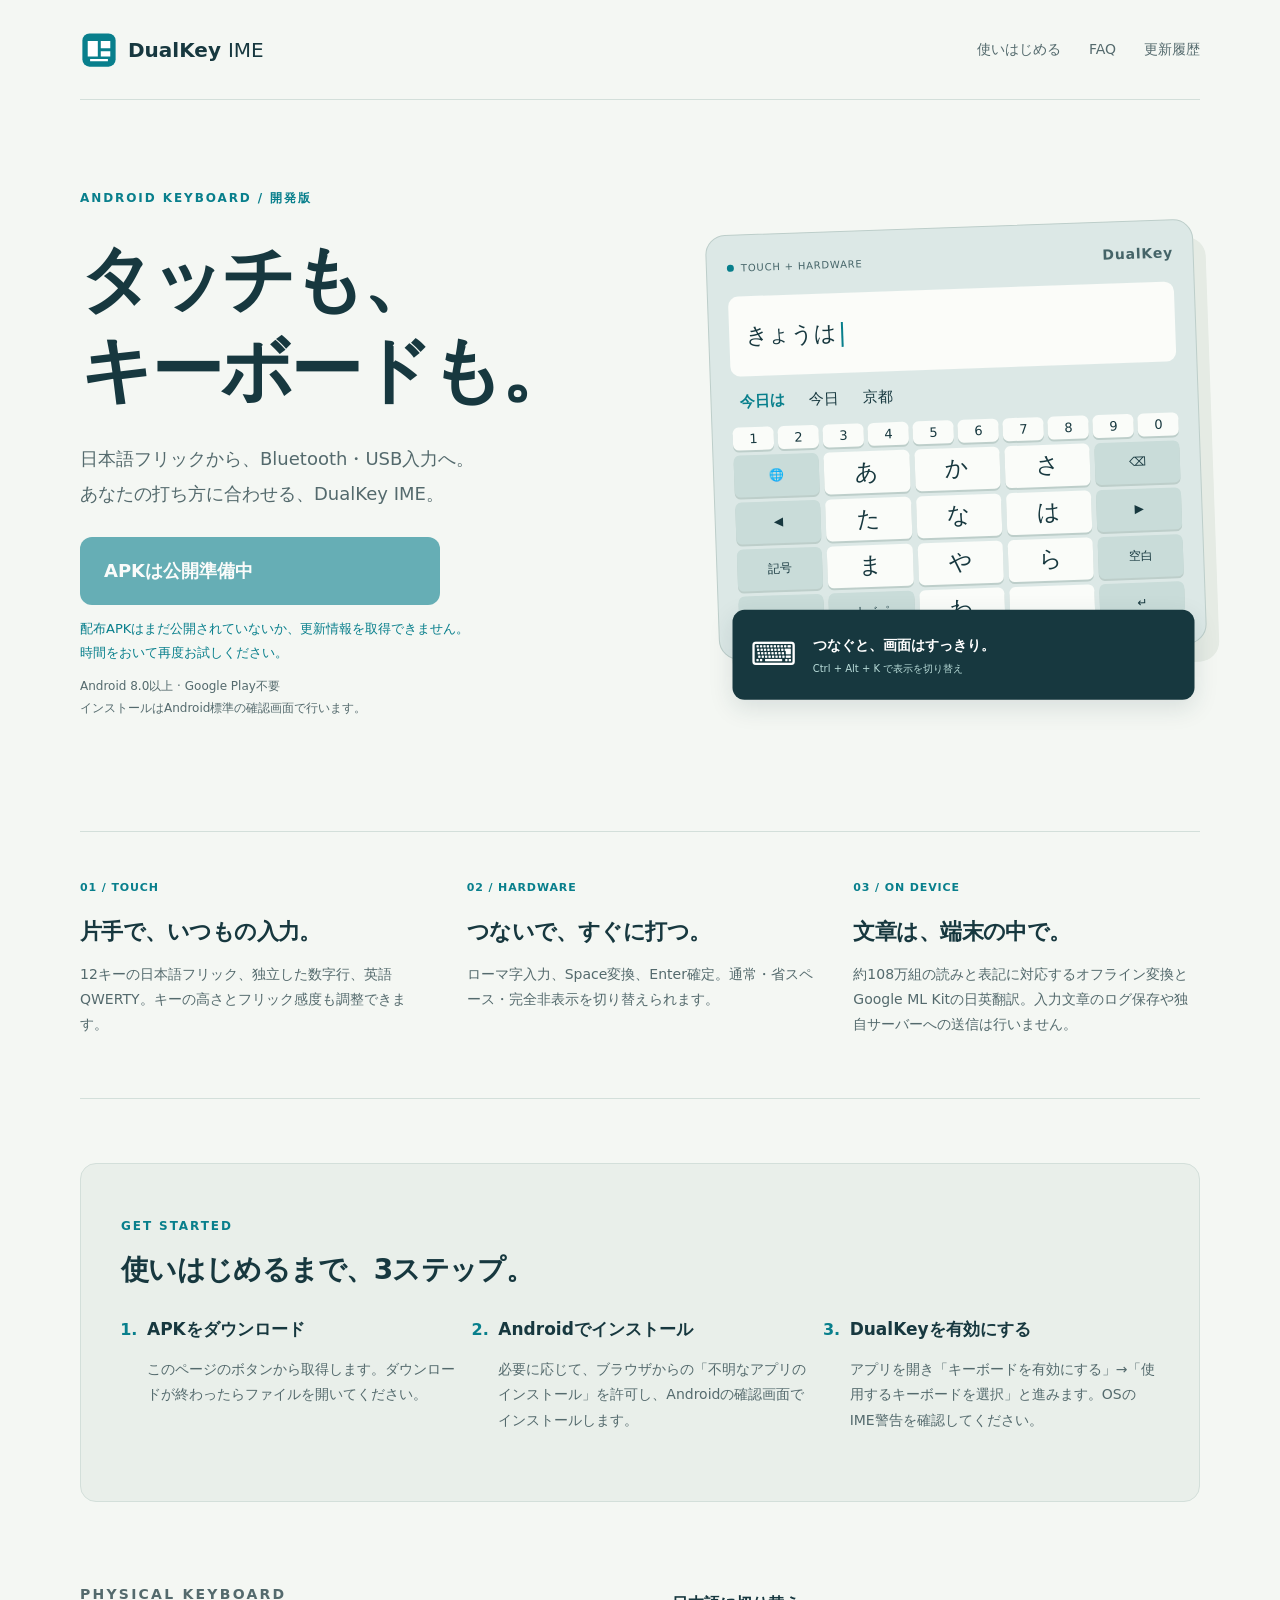
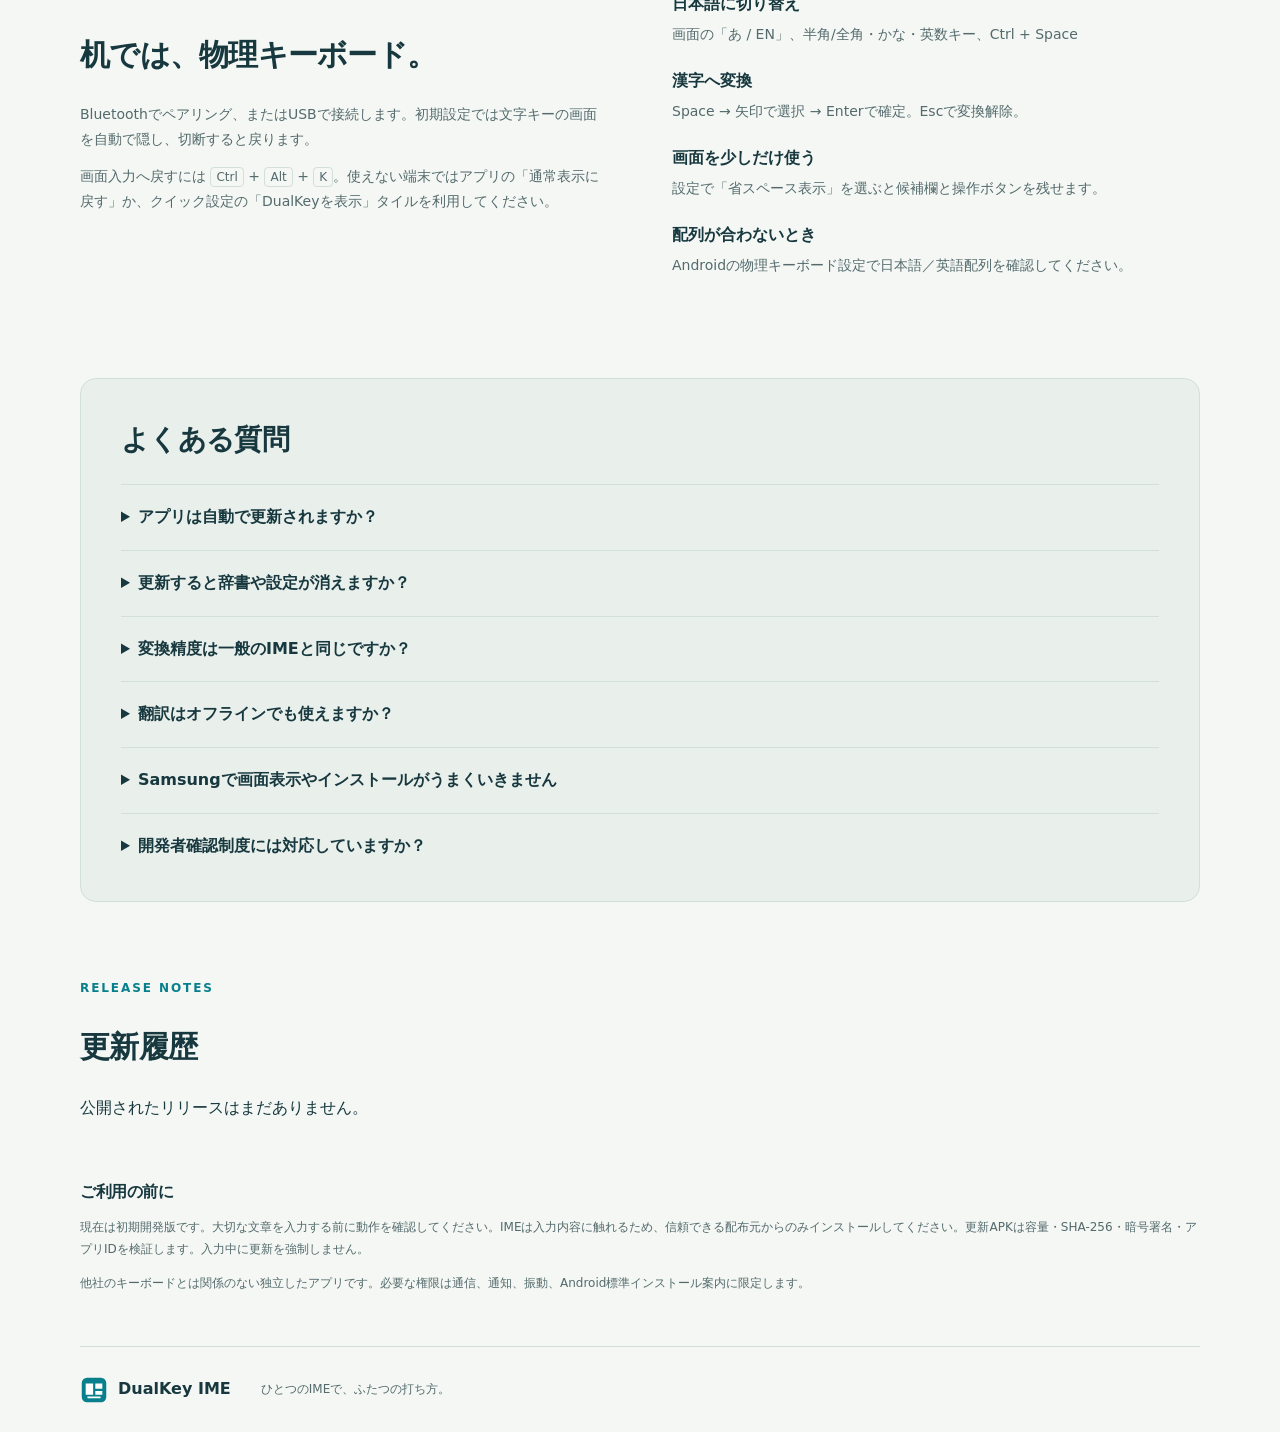
==== site/index.html @ e4e0f605 "Expand offline Japanese conversion with indexed vocabulary and contextual alternatives" ====
<!doctype html>
<html lang="ja">
<head>
  <meta charset="utf-8"><meta name="viewport" content="width=device-width,initial-scale=1">
  <meta name="description" content="日本語フリックと物理キーボードをひとつに。Android用キーボード DualKey IME の公式配布ページ。">
  <title>DualKey IME — タッチも、キーボードも。</title>
  <link rel="icon" href="icon.svg" type="image/svg+xml"><link rel="stylesheet" href="style.css">
  <script src="app.js" defer></script>
</head>
<body>
<header class="wrap"><a class="brand" href="#"><img src="icon.svg" width="38" height="38" alt=""><span>DualKey <b>IME</b></span></a><nav aria-label="ナビゲーション"><a href="#install">使いはじめる</a><a href="#faq">FAQ</a><a href="#history">更新履歴</a></nav></header>
<main>
<section class="hero wrap">
  <div class="hero-copy"><p class="eyebrow">ANDROID KEYBOARD / 開発版</p><h1>タッチも、<br>キーボードも。</h1><p class="lead">日本語フリックから、Bluetooth・USB入力へ。<br>あなたの打ち方に合わせる、DualKey IME。</p>
  <a id="download" class="download disabled" aria-disabled="true">APKをダウンロード <span aria-hidden="true">↓</span></a>
  <p id="release-status" class="release" role="status">正式な配布APKを確認しています…</p>
  <p class="small">Android 8.0以上 · Google Play不要<br>インストールはAndroid標準の確認画面で行います。</p></div>
  <div class="keyboard-demo" aria-label="DualKeyの日本語フリックキーボードのイメージ">
    <div class="demo-label"><span class="dot"></span> TOUCH + HARDWARE <b>DualKey</b></div>
    <div class="demo-input">きょうは<span class="caret"></span></div>
    <div class="demo-candidates"><b>今日は</b><span>今日</span><span>京都</span></div>
    <div class="demo-numbers" aria-hidden="true"><span>1</span><span>2</span><span>3</span><span>4</span><span>5</span><span>6</span><span>7</span><span>8</span><span>9</span><span>0</span></div>
    <div class="demo-keys" aria-hidden="true"><span class="sub">🌐</span><span>あ</span><span>か</span><span>さ</span><span class="sub">⌫</span><span class="sub">◀</span><span>た</span><span>な</span><span>は</span><span class="sub">▶</span><span class="sub">記号</span><span>ま</span><span>や</span><span>ら</span><span class="sub">空白</span><span class="sub">abc</span><span class="sub">小゛゜</span><span>わ</span><span>、</span><span class="sub">↵</span></div>
    <div class="connection"><span>⌨</span><div><b>つなぐと、画面はすっきり。</b><small>Ctrl + Alt + K で表示を切り替え</small></div></div>
  </div>
</section>
<section class="features wrap" aria-label="主な機能"><article><span>01 / TOUCH</span><h2>片手で、いつもの入力。</h2><p>12キーの日本語フリック、独立した数字行、英語QWERTY。キーの高さとフリック感度も調整できます。</p></article><article><span>02 / HARDWARE</span><h2>つないで、すぐに打つ。</h2><p>ローマ字入力、Space変換、Enter確定。通常・省スペース・完全非表示を切り替えられます。</p></article><article><span>03 / ON DEVICE</span><h2>文章は、端末の中で。</h2><p>約108万組の読みと表記に対応するオフライン変換とGoogle ML Kitの日英翻訳。入力文章のログ保存や独自サーバーへの送信は行いません。</p></article></section>
<section class="wrap panel" id="install"><p class="eyebrow">GET STARTED</p><h2>使いはじめるまで、3ステップ。</h2><ol class="steps"><li><b>APKをダウンロード</b><p>このページのボタンから取得します。ダウンロードが終わったらファイルを開いてください。</p></li><li><b>Androidでインストール</b><p>必要に応じて、ブラウザからの「不明なアプリのインストール」を許可し、Androidの確認画面でインストールします。</p></li><li><b>DualKeyを有効にする</b><p>アプリを開き「キーボードを有効にする」→「使用するキーボードを選択」と進みます。OSのIME警告を確認してください。</p></li></ol></section>
<section class="wrap guide"><div><p class="eyebrow">PHYSICAL KEYBOARD</p><h2>机では、物理キーボード。</h2><p>Bluetoothでペアリング、またはUSBで接続します。初期設定では文字キーの画面を自動で隠し、切断すると戻ります。</p><p>画面入力へ戻すには <kbd>Ctrl</kbd> + <kbd>Alt</kbd> + <kbd>K</kbd>。使えない端末ではアプリの「通常表示に戻す」か、クイック設定の「DualKeyを表示」タイルを利用してください。</p></div><dl><dt>日本語に切り替え</dt><dd>画面の「あ / EN」、半角/全角・かな・英数キー、Ctrl + Space</dd><dt>漢字へ変換</dt><dd>Space → 矢印で選択 → Enterで確定。Escで変換解除。</dd><dt>画面を少しだけ使う</dt><dd>設定で「省スペース表示」を選ぶと候補欄と操作ボタンを残せます。</dd><dt>配列が合わないとき</dt><dd>Androidの物理キーボード設定で日本語／英語配列を確認してください。</dd></dl></section>
<section class="wrap panel" id="faq"><h2>よくある質問</h2><details><summary>アプリは自動で更新されますか？</summary><p>0.1.3以降は起動時に新バージョンを案内します。「更新する」を押すとアプリ内で取得・検証し、Androidの確認画面へ進みます。下部の「更新」からも確認できます。定期確認と自動ダウンロードは設定に従い、最後のインストールはAndroidの許可・確認を行います。</p></details><details><summary>更新すると辞書や設定が消えますか？</summary><p>同じアプリIDと署名鍵で更新する場合、設定とユーザー辞書は保持されます。アンインストールすると消えるため、更新のために削除しないでください。</p></details><details><summary>変換精度は一般のIMEと同じですか？</summary><p>0.1.4では約108万組の読みと表記を持つ公開辞書データと、文のつながりを考慮する変換を導入しました。「いいかんじ→いい感じ」などに対応し、候補欄の「一覧」から別の表記も選べます。Mozc本体ではないため、長文や未知語の精度には制限があります。</p></details><details><summary>翻訳はオフラインでも使えますか？</summary><p>初回にWi-Fiで日本語モデル（約30MB）を取得した後は、端末内で日英相互翻訳を行います。Google ML Kitのモデル配布・診断通信が発生する場合があります。パスワード欄では翻訳と予測を無効にします。</p></details><details><summary>Samsungで画面表示やインストールがうまくいきません</summary><p>端末の「画面キーボードを表示」、ショートカット設定、Samsungのセキュリティ設定が影響する場合があります。端末の警告と管理者の設定に従ってください。このページは実機確認済みであることを保証しません。</p></details><details><summary>開発者確認制度には対応していますか？</summary><p>配布元の本人確認とアプリ登録は、Android Developer Consoleなどで別途必要になる場合があります。対象地域・配布方法・端末条件により異なります。<a href="https://developer.android.com/developer-verification/guides/faq">Android公式の最新情報</a>を確認してください。</p></details></section>
<section class="wrap history" id="history"><p class="eyebrow">RELEASE NOTES</p><h2>更新履歴</h2><div id="history-list"><p>公開されたリリースはまだありません。</p></div><p class="hash" id="hash"></p></section>
<section class="wrap notice"><h2>ご利用の前に</h2><p>現在は初期開発版です。大切な文章を入力する前に動作を確認してください。IMEは入力内容に触れるため、信頼できる配布元からのみインストールしてください。更新APKは容量・SHA-256・暗号署名・アプリIDを検証します。入力中に更新を強制しません。</p><p>他社のキーボードとは関係のない独立したアプリです。必要な権限は通信、通知、振動、Android標準インストール案内に限定します。</p></section>
</main>
<footer class="wrap"><a class="brand" href="#"><img src="icon.svg" width="28" height="28" alt="">DualKey IME</a><span>ひとつのIMEで、ふたつの打ち方。</span><a id="source" hidden>ソースコード</a></footer>
</body></html>
---- site/style.css ----
:root{--ink:#17383f;--accent:#087f8c;--paper:#f4f7f3;--line:#d3dfda;--muted:#546a6d;color-scheme:light dark;font-family:system-ui,-apple-system,"Noto Sans JP",sans-serif;color:var(--ink);background:var(--paper)}*{box-sizing:border-box}html{scroll-behavior:smooth;scroll-padding-top:24px}body{margin:0;line-height:1.8}a{color:var(--accent);text-underline-offset:4px}.wrap{width:min(1120px,calc(100% - 48px));margin:auto}header{display:flex;justify-content:space-between;align-items:center;min-height:100px;border-bottom:1px solid var(--line)}.brand{display:flex;align-items:center;gap:10px;color:var(--ink);font-size:20px;font-weight:650;text-decoration:none}.brand b{font-weight:400}nav{display:flex;gap:28px;font-size:14px}nav a{text-decoration:none;color:var(--muted)}.hero{display:grid;grid-template-columns:1.15fr 1fr;gap:70px;align-items:center;padding-top:76px;padding-bottom:100px}.eyebrow{font-size:12px;letter-spacing:.16em;font-weight:750;color:var(--accent)}h1{font-size:clamp(42px,5.6vw,72px);line-height:1.28;letter-spacing:-.045em;margin:24px 0}h2{line-height:1.5;letter-spacing:-.025em}p{margin:12px 0}.lead{font-size:18px;line-height:1.95;color:var(--muted)}.download{margin-top:26px;display:flex;justify-content:space-between;align-items:center;max-width:360px;min-height:68px;background:var(--accent);color:white;font-size:18px;font-weight:650;text-decoration:none;border-radius:12px;padding:14px 24px;box-shadow:0 5px 0 #07545c;cursor:pointer}.download:hover{background:#076a76}.download.disabled{opacity:.6;cursor:default;box-shadow:none}.download span{font-size:28px}.release{font-size:13px;color:var(--accent);max-width:400px}.small{font-size:12px;color:var(--muted)}.keyboard-demo{background:#dce8e6;padding:20px;border:1px solid #bdceca;border-radius:20px;box-shadow:12px 18px 0 #e5ebe4;transform:rotate(-2deg);position:relative;margin-bottom:28px}.demo-label{display:flex;align-items:center;gap:7px;font-size:10px;letter-spacing:.08em;color:#456468}.demo-label b{margin-left:auto;font-size:14px}.dot{width:7px;height:7px;background:var(--accent);border-radius:50%}.demo-input{background:#fbfcf9;border-radius:10px;padding:20px 16px;margin-top:16px;font-size:22px}.caret{display:inline-block;width:2px;height:25px;background:var(--accent);vertical-align:middle;margin-left:4px}.demo-candidates{display:flex;gap:24px;font-size:15px;align-items:center;padding:12px 8px}.demo-candidates b{color:var(--accent)}.demo-numbers{display:grid;grid-template-columns:repeat(10,1fr);gap:4px;margin-bottom:5px}.demo-numbers span,.demo-keys span,.demo-footer span{background:#fafcf9;text-align:center;border-radius:6px;box-shadow:0 2px 0 #bdceca}.demo-numbers span{padding:3px 0;font-size:13px}.demo-keys{display:grid;grid-template-columns:repeat(3,1fr);gap:6px}.demo-keys span{min-height:55px;display:flex;align-items:center;justify-content:center;flex-direction:column;font-size:24px}.demo-keys small{font-size:9px;letter-spacing:3px;line-height:1.4;color:#6f8385}.demo-keys .sub{font-size:16px;background:#c9dcd9}.demo-footer{display:grid;grid-template-columns:1fr 2fr 1fr;gap:6px;margin-top:6px;font-size:12px}.demo-footer span{padding:8px 0}.connection{position:absolute;bottom:-48px;left:12px;right:12px;background:var(--ink);color:#fff;transform:rotate(2deg);padding:16px 18px;border-radius:12px;display:flex;align-items:center;gap:16px;box-shadow:0 8px 24px #17383f20}.connection>span{font-size:32px}.connection b{font-size:14px}.connection small{display:block;font-size:10px;color:#b8dbd8}.features{border-top:1px solid var(--line);border-bottom:1px solid var(--line);display:grid;grid-template-columns:repeat(3,1fr);gap:40px;padding:40px 0 48px}.features article>span{font-size:11px;font-weight:750;letter-spacing:.08em;color:var(--accent)}.features h2{font-size:22px;margin:14px 0}.features p{font-size:14px;color:var(--muted)}.panel{padding:40px;margin-top:64px;background:#e9efea;border:1px solid var(--line);border-radius:16px}.panel h2{font-size:28px;margin-top:0}.steps{display:grid;grid-template-columns:repeat(3,1fr);gap:38px;padding-left:22px}.steps li{padding-left:4px}.steps li::marker{font-weight:700;color:var(--accent)}.steps b{font-size:17px}.steps p{font-size:14px;color:var(--muted)}.guide{display:grid;grid-template-columns:1fr 1fr;gap:64px;padding-top:68px}.guide h2{font-size:30px}.guide p,.guide dd{font-size:14px;color:var(--muted)}kbd{border:1px solid var(--line);border-radius:4px;padding:2px 5px;font-family:inherit;font-size:12px}.guide dl{margin-top:20px}.guide dt{font-weight:650}.guide dd{margin:3px 0 20px}details{border-top:1px solid var(--line);padding:18px 0}details:last-child{padding-bottom:0}summary{font-weight:650;cursor:pointer;min-height:28px}details p{font-size:14px;color:var(--muted)}.history{padding-top:64px}.history h2{font-size:30px}.history article{border-top:1px solid var(--line);padding:18px 0}.history time{font-size:13px;color:var(--muted);margin-left:12px}.history ul{font-size:14px;padding-left:24px}.hash{font-size:11px;overflow-wrap:anywhere;color:var(--muted)}.notice{padding-top:32px;padding-bottom:40px}.notice h2{font-size:16px}.notice p{font-size:12px;color:var(--muted)}footer{display:flex;gap:30px;align-items:center;border-top:1px solid var(--line);padding:28px 0;font-size:12px;color:var(--muted)}footer .brand{font-size:16px}footer>a:last-child{margin-left:auto}a:focus-visible,summary:focus-visible{outline:3px solid #e1a92a;outline-offset:6px}@media(max-width:760px){.wrap{width:calc(100% - 36px)}header{min-height:78px}nav{gap:14px;font-size:12px}nav a:last-child{display:none}.hero{grid-template-columns:1fr;gap:46px;padding-top:34px;padding-bottom:76px}.hero-copy{max-width:520px}h1{font-size:52px}.lead{font-size:16px}.download{max-width:none}.keyboard-demo{width:min(380px,94%);justify-self:center}.features{grid-template-columns:1fr;gap:24px;padding:32px 0}.features h2{margin:6px 0}.panel{padding:24px;margin-top:40px}.panel h2{font-size:24px}.steps{grid-template-columns:1fr;gap:18px}.guide{grid-template-columns:1fr;gap:12px;padding-top:40px}.guide h2{font-size:26px}footer{flex-wrap:wrap;gap:12px}footer>span{width:100%}}@media(prefers-color-scheme:dark){:root{--ink:#e1eeeb;--paper:#142328;--line:#395158;--muted:#aec3c2;--accent:#6ed2ce}.download{background:#087f8c;box-shadow:0 5px 0 #06444b}.download:hover{background:#09636b}.panel{background:#1e3439}.keyboard-demo{color:#17383f;box-shadow:12px 18px 0 #21383c}.demo-candidates b{color:#087f8c}.connection{background:#30585f}.history{color:var(--ink)}}@media(prefers-reduced-motion:reduce){html{scroll-behavior:auto}}

/* Compact four-row keyboard preview. */
.demo-keys{grid-template-columns:repeat(5,minmax(0,1fr));gap:5px}.demo-keys span{min-height:42px;font-size:23px}.demo-keys .sub{font-size:12px}.demo-numbers span{padding:0}
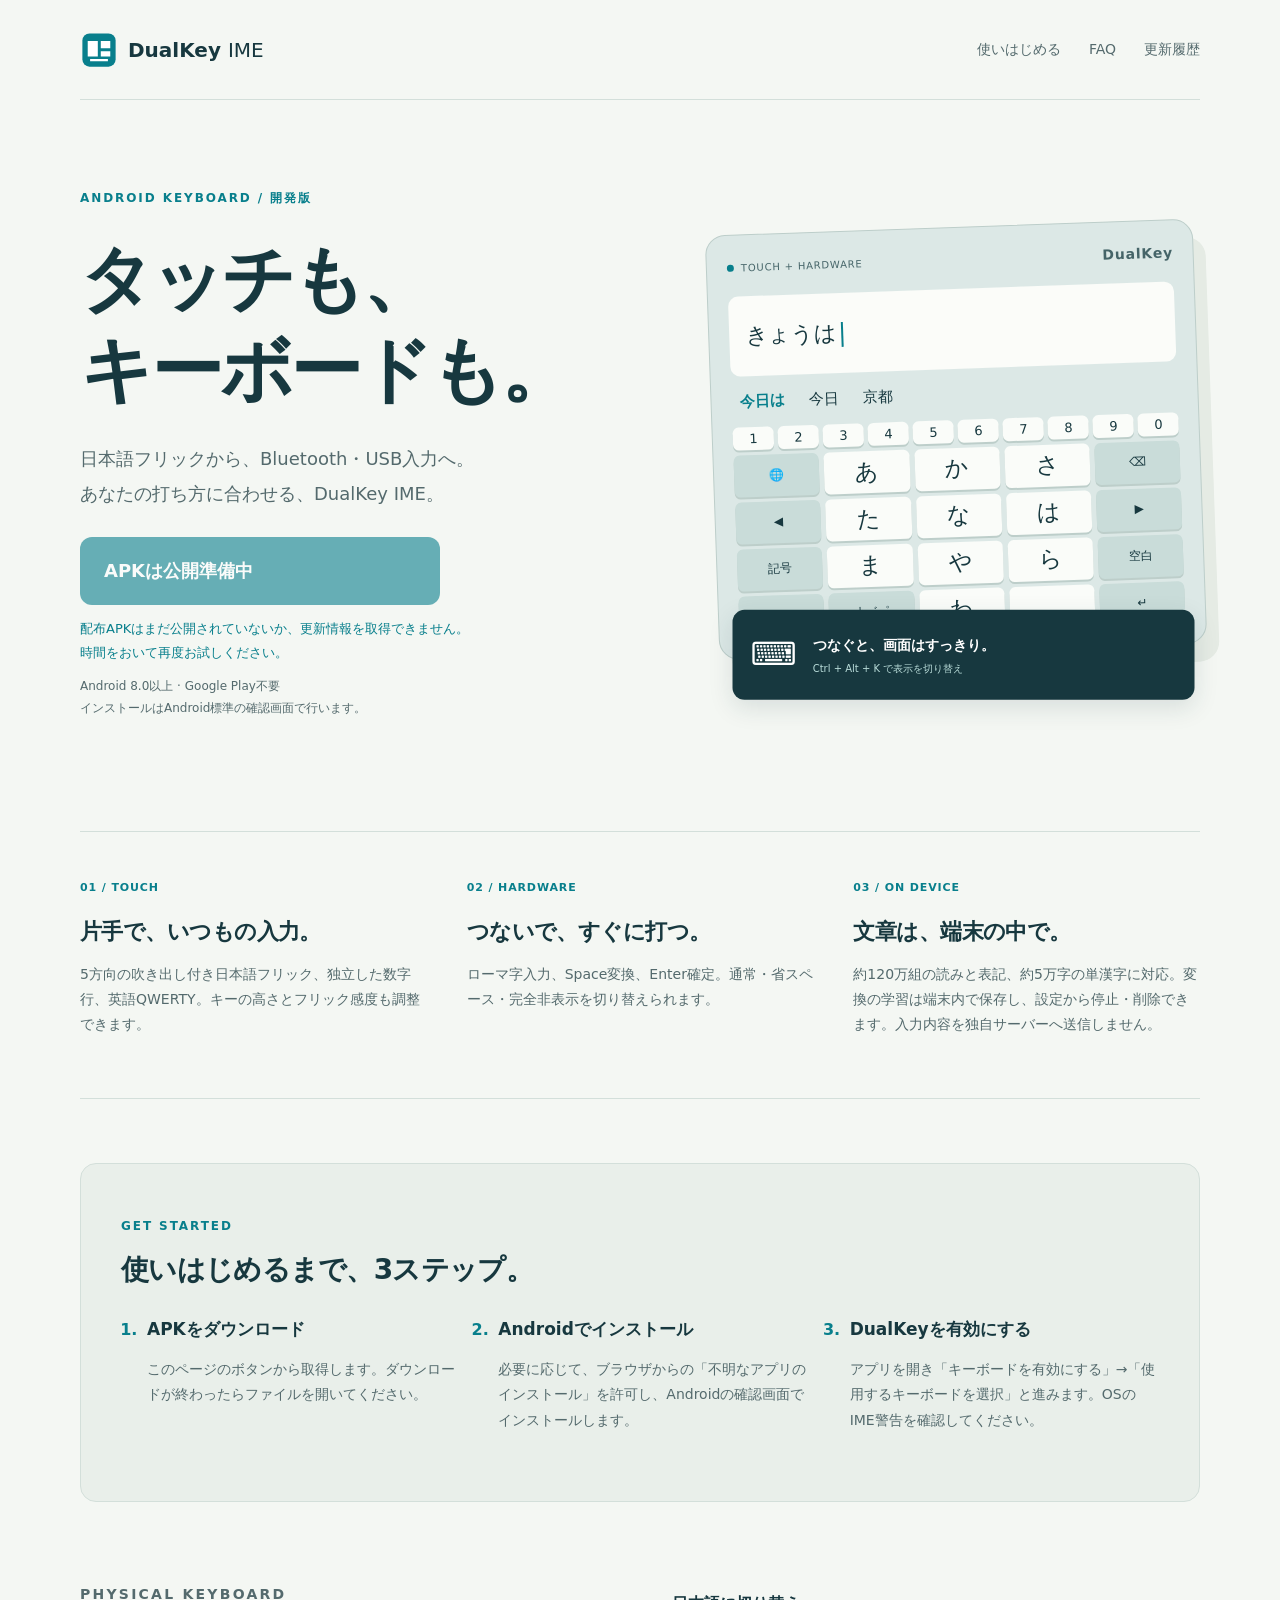
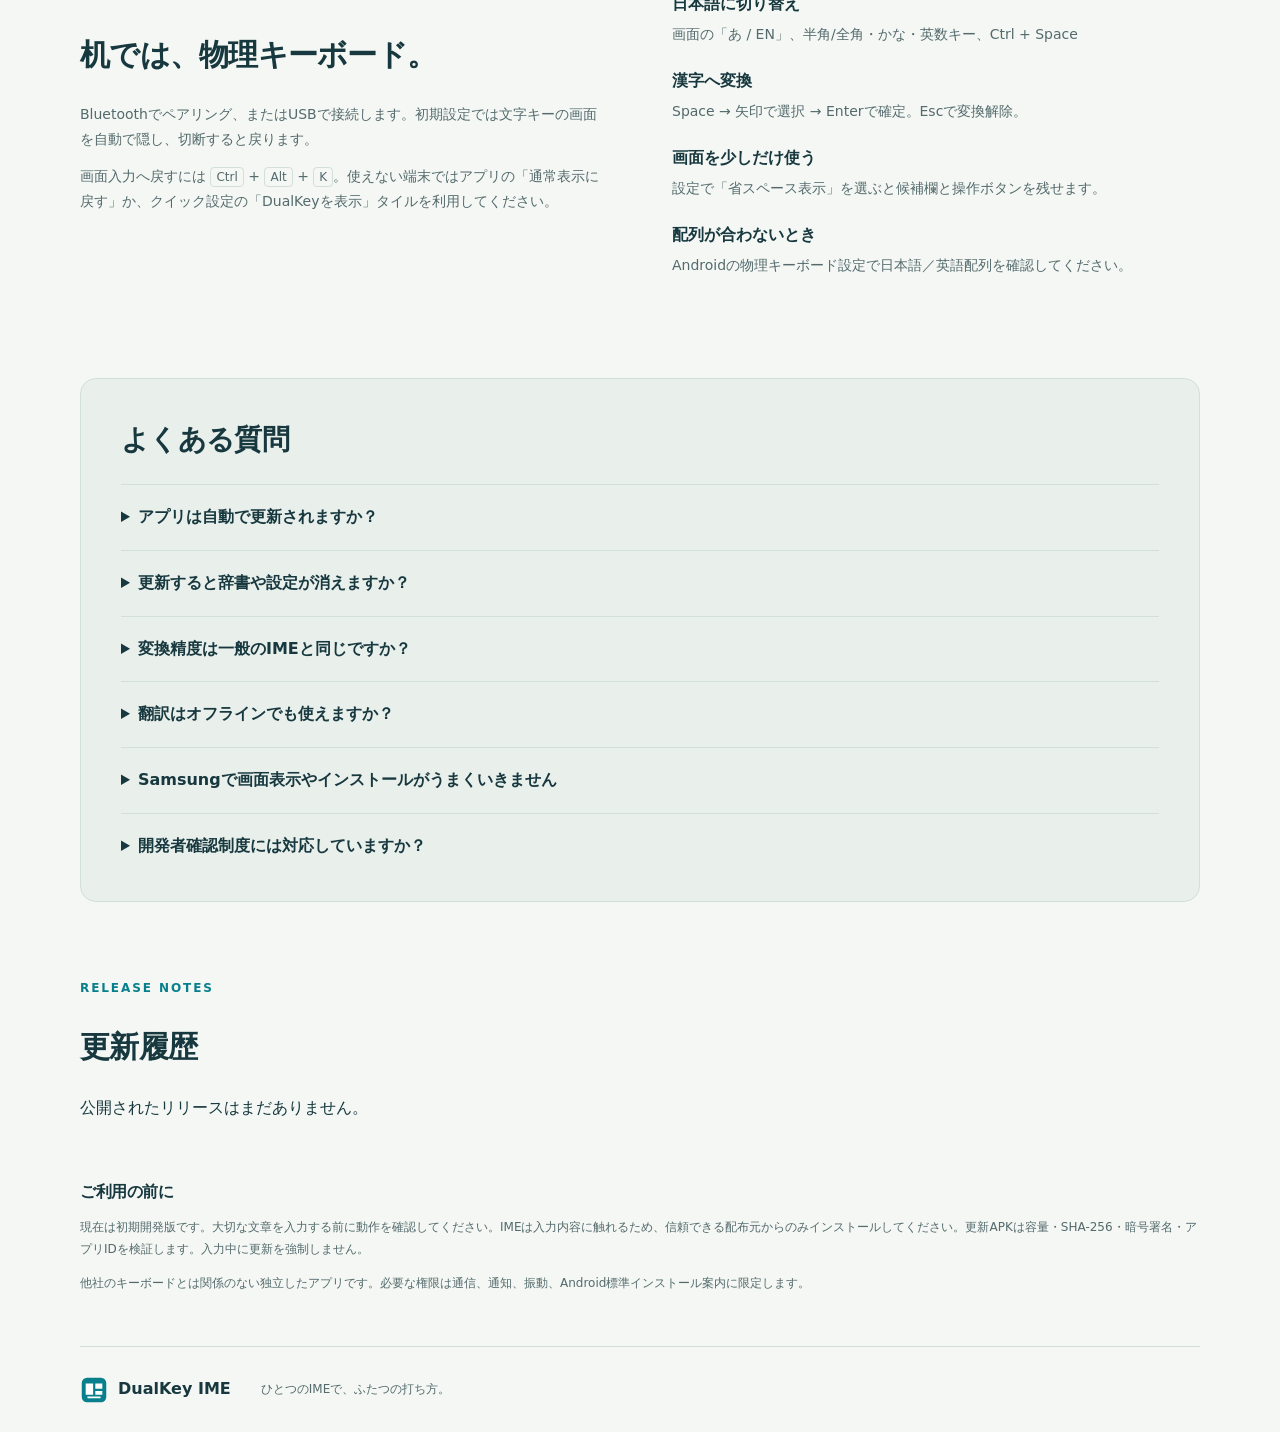
==== commit e6caabad: "Expand kanji choices and add private conversion learning with directional flick bubbles" ====
--- a/site/index.html
+++ b/site/index.html
@@ -24,10 +24,10 @@
     <div class="connection"><span>⌨</span><div><b>つなぐと、画面はすっきり。</b><small>Ctrl + Alt + K で表示を切り替え</small></div></div>
   </div>
 </section>
-<section class="features wrap" aria-label="主な機能"><article><span>01 / TOUCH</span><h2>片手で、いつもの入力。</h2><p>12キーの日本語フリック、独立した数字行、英語QWERTY。キーの高さとフリック感度も調整できます。</p></article><article><span>02 / HARDWARE</span><h2>つないで、すぐに打つ。</h2><p>ローマ字入力、Space変換、Enter確定。通常・省スペース・完全非表示を切り替えられます。</p></article><article><span>03 / ON DEVICE</span><h2>文章は、端末の中で。</h2><p>約108万組の読みと表記に対応するオフライン変換とGoogle ML Kitの日英翻訳。入力文章のログ保存や独自サーバーへの送信は行いません。</p></article></section>
+<section class="features wrap" aria-label="主な機能"><article><span>01 / TOUCH</span><h2>片手で、いつもの入力。</h2><p>5方向の吹き出し付き日本語フリック、独立した数字行、英語QWERTY。キーの高さとフリック感度も調整できます。</p></article><article><span>02 / HARDWARE</span><h2>つないで、すぐに打つ。</h2><p>ローマ字入力、Space変換、Enter確定。通常・省スペース・完全非表示を切り替えられます。</p></article><article><span>03 / ON DEVICE</span><h2>文章は、端末の中で。</h2><p>約120万組の読みと表記、約5万字の単漢字に対応。変換の学習は端末内で保存し、設定から停止・削除できます。入力内容を独自サーバーへ送信しません。</p></article></section>
 <section class="wrap panel" id="install"><p class="eyebrow">GET STARTED</p><h2>使いはじめるまで、3ステップ。</h2><ol class="steps"><li><b>APKをダウンロード</b><p>このページのボタンから取得します。ダウンロードが終わったらファイルを開いてください。</p></li><li><b>Androidでインストール</b><p>必要に応じて、ブラウザからの「不明なアプリのインストール」を許可し、Androidの確認画面でインストールします。</p></li><li><b>DualKeyを有効にする</b><p>アプリを開き「キーボードを有効にする」→「使用するキーボードを選択」と進みます。OSのIME警告を確認してください。</p></li></ol></section>
 <section class="wrap guide"><div><p class="eyebrow">PHYSICAL KEYBOARD</p><h2>机では、物理キーボード。</h2><p>Bluetoothでペアリング、またはUSBで接続します。初期設定では文字キーの画面を自動で隠し、切断すると戻ります。</p><p>画面入力へ戻すには <kbd>Ctrl</kbd> + <kbd>Alt</kbd> + <kbd>K</kbd>。使えない端末ではアプリの「通常表示に戻す」か、クイック設定の「DualKeyを表示」タイルを利用してください。</p></div><dl><dt>日本語に切り替え</dt><dd>画面の「あ / EN」、半角/全角・かな・英数キー、Ctrl + Space</dd><dt>漢字へ変換</dt><dd>Space → 矢印で選択 → Enterで確定。Escで変換解除。</dd><dt>画面を少しだけ使う</dt><dd>設定で「省スペース表示」を選ぶと候補欄と操作ボタンを残せます。</dd><dt>配列が合わないとき</dt><dd>Androidの物理キーボード設定で日本語／英語配列を確認してください。</dd></dl></section>
-<section class="wrap panel" id="faq"><h2>よくある質問</h2><details><summary>アプリは自動で更新されますか？</summary><p>0.1.3以降は起動時に新バージョンを案内します。「更新する」を押すとアプリ内で取得・検証し、Androidの確認画面へ進みます。下部の「更新」からも確認できます。定期確認と自動ダウンロードは設定に従い、最後のインストールはAndroidの許可・確認を行います。</p></details><details><summary>更新すると辞書や設定が消えますか？</summary><p>同じアプリIDと署名鍵で更新する場合、設定とユーザー辞書は保持されます。アンインストールすると消えるため、更新のために削除しないでください。</p></details><details><summary>変換精度は一般のIMEと同じですか？</summary><p>0.1.4では約108万組の読みと表記を持つ公開辞書データと、文のつながりを考慮する変換を導入しました。「いいかんじ→いい感じ」などに対応し、候補欄の「一覧」から別の表記も選べます。Mozc本体ではないため、長文や未知語の精度には制限があります。</p></details><details><summary>翻訳はオフラインでも使えますか？</summary><p>初回にWi-Fiで日本語モデル（約30MB）を取得した後は、端末内で日英相互翻訳を行います。Google ML Kitのモデル配布・診断通信が発生する場合があります。パスワード欄では翻訳と予測を無効にします。</p></details><details><summary>Samsungで画面表示やインストールがうまくいきません</summary><p>端末の「画面キーボードを表示」、ショートカット設定、Samsungのセキュリティ設定が影響する場合があります。端末の警告と管理者の設定に従ってください。このページは実機確認済みであることを保証しません。</p></details><details><summary>開発者確認制度には対応していますか？</summary><p>配布元の本人確認とアプリ登録は、Android Developer Consoleなどで別途必要になる場合があります。対象地域・配布方法・端末条件により異なります。<a href="https://developer.android.com/developer-verification/guides/faq">Android公式の最新情報</a>を確認してください。</p></details></section>
+<section class="wrap panel" id="faq"><h2>よくある質問</h2><details><summary>アプリは自動で更新されますか？</summary><p>0.1.3以降は起動時に新バージョンを案内します。「更新する」を押すとアプリ内で取得・検証し、Androidの確認画面へ進みます。下部の「更新」からも確認できます。定期確認と自動ダウンロードは設定に従い、最後のインストールはAndroidの許可・確認を行います。</p></details><details><summary>更新すると辞書や設定が消えますか？</summary><p>同じアプリIDと署名鍵で更新する場合、設定とユーザー辞書は保持されます。アンインストールすると消えるため、更新のために削除しないでください。</p></details><details><summary>変換精度は一般のIMEと同じですか？</summary><p>0.1.5では単漢字・異体字を拡充し、候補は最大1,000件まで検索できます。「一覧」から50件ずつ追加表示できます。日本語の学習がONなら、確定した語句の読み・表記・使用回数・最終使用時刻を端末内に保存し、よく使う候補を変換・予測の上位へ表示します。設定から停止・削除でき、パスワードや学習禁止の欄では保存・利用しません。長文・未知語の変換や端末フォントによる字形表示には制限があります。</p></details><details><summary>翻訳はオフラインでも使えますか？</summary><p>初回にWi-Fiで日本語モデル（約30MB）を取得した後は、端末内で日英相互翻訳を行います。Google ML Kitのモデル配布・診断通信が発生する場合があります。パスワード欄では翻訳と予測を無効にします。</p></details><details><summary>Samsungで画面表示やインストールがうまくいきません</summary><p>端末の「画面キーボードを表示」、ショートカット設定、Samsungのセキュリティ設定が影響する場合があります。端末の警告と管理者の設定に従ってください。このページは実機確認済みであることを保証しません。</p></details><details><summary>開発者確認制度には対応していますか？</summary><p>配布元の本人確認とアプリ登録は、Android Developer Consoleなどで別途必要になる場合があります。対象地域・配布方法・端末条件により異なります。<a href="https://developer.android.com/developer-verification/guides/faq">Android公式の最新情報</a>を確認してください。</p></details></section>
 <section class="wrap history" id="history"><p class="eyebrow">RELEASE NOTES</p><h2>更新履歴</h2><div id="history-list"><p>公開されたリリースはまだありません。</p></div><p class="hash" id="hash"></p></section>
 <section class="wrap notice"><h2>ご利用の前に</h2><p>現在は初期開発版です。大切な文章を入力する前に動作を確認してください。IMEは入力内容に触れるため、信頼できる配布元からのみインストールしてください。更新APKは容量・SHA-256・暗号署名・アプリIDを検証します。入力中に更新を強制しません。</p><p>他社のキーボードとは関係のない独立したアプリです。必要な権限は通信、通知、振動、Android標準インストール案内に限定します。</p></section>
 </main>
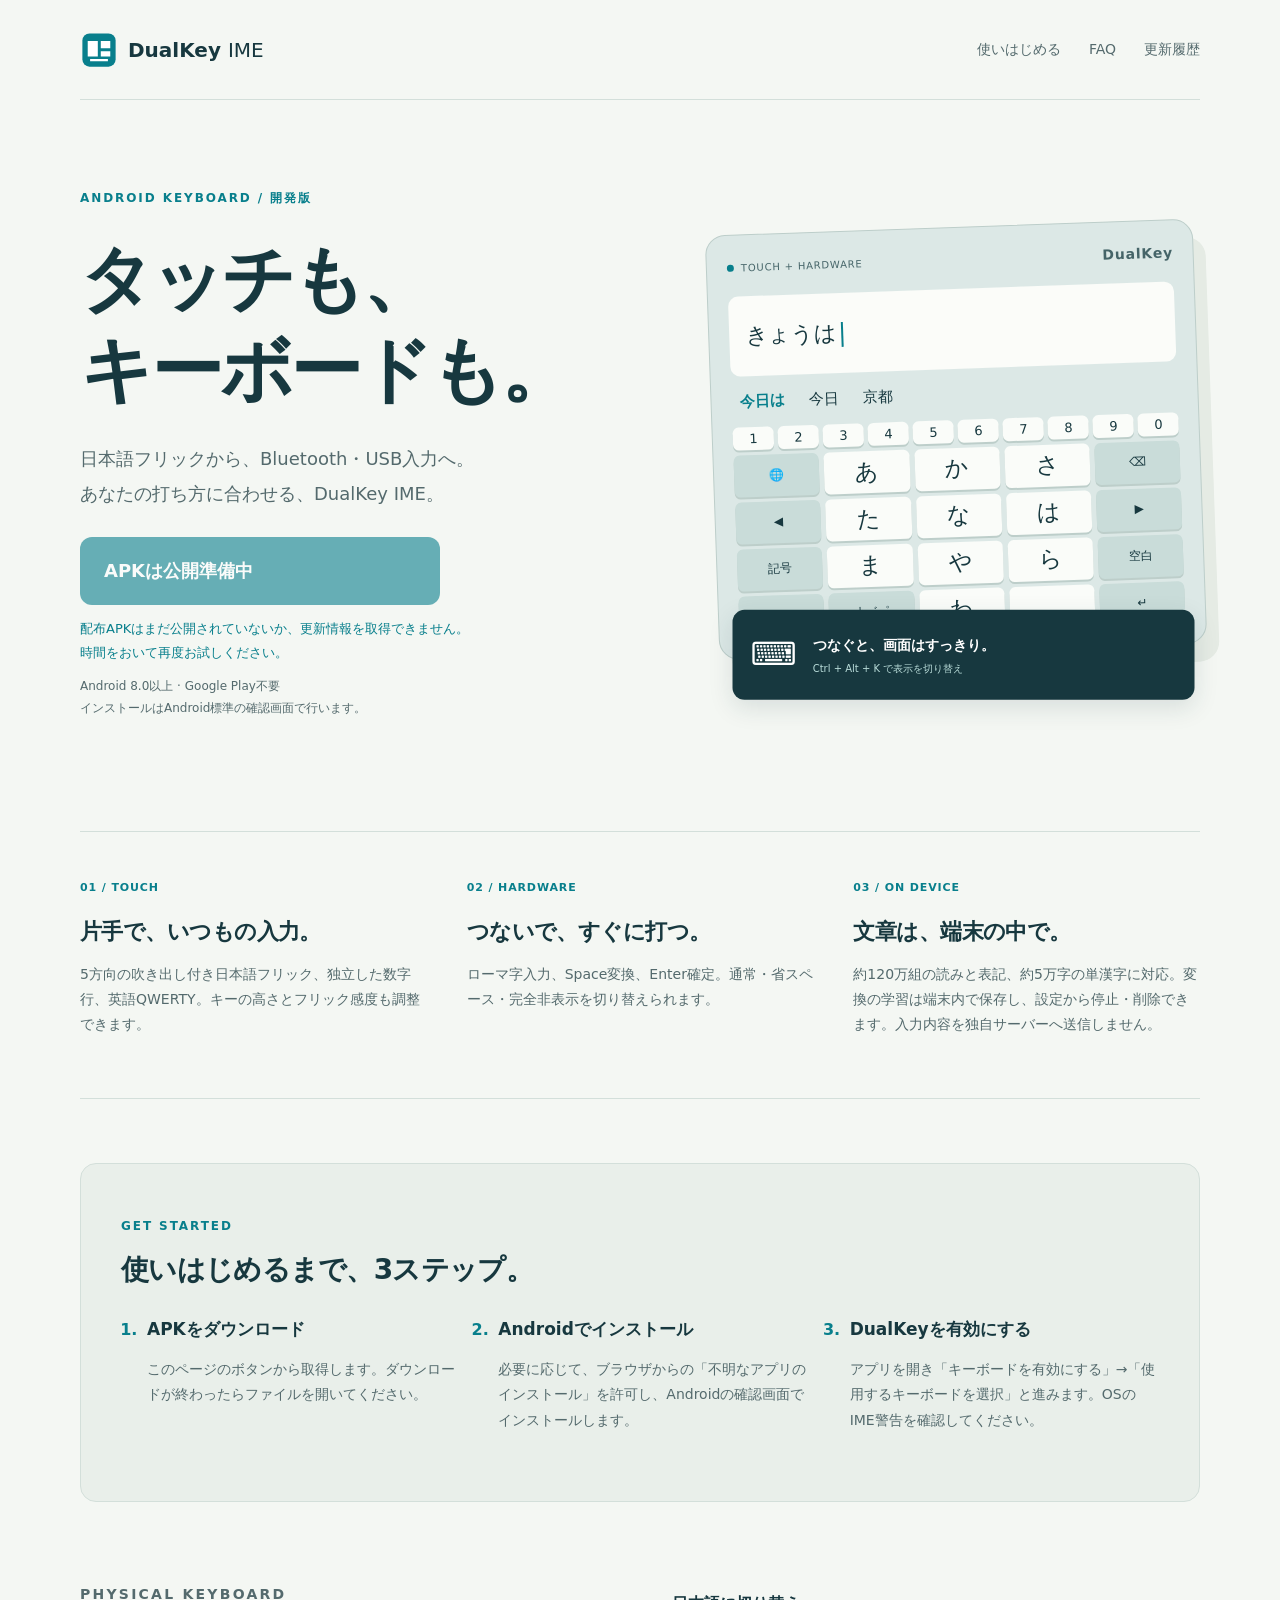
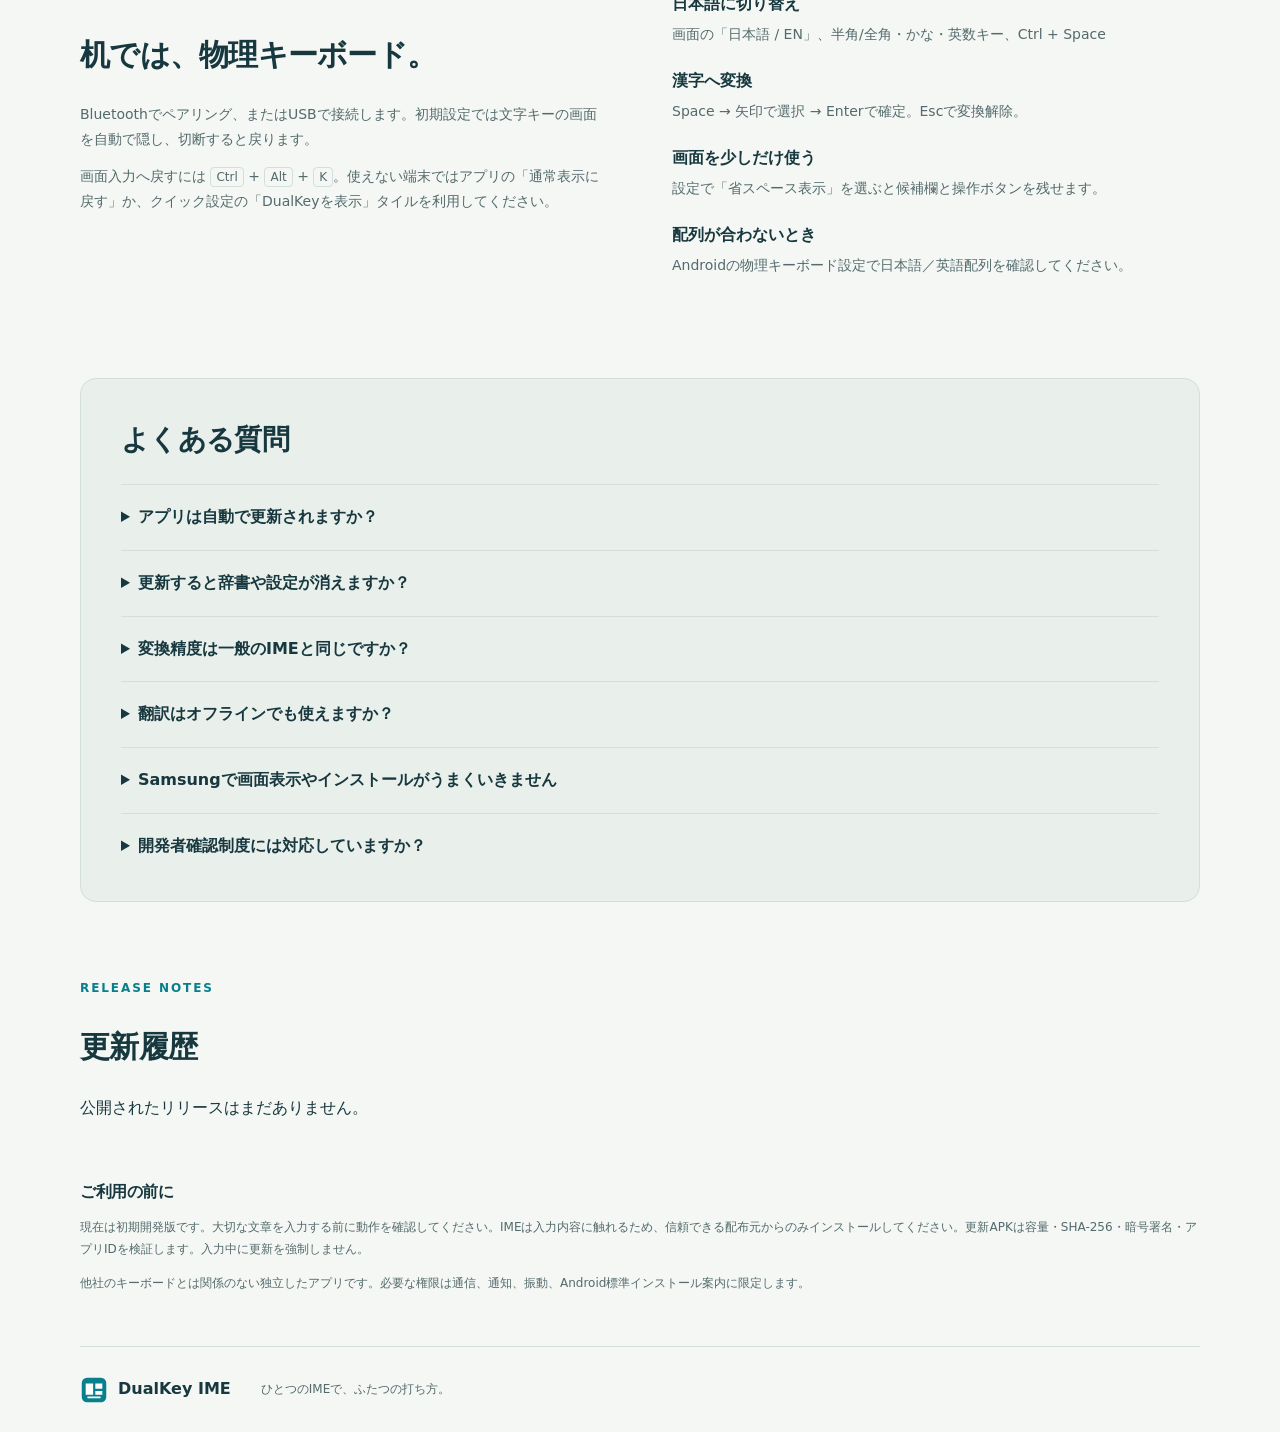
==== commit d25fd340: "Simplify input mode label and compact candidate list" ====
--- a/site/index.html
+++ b/site/index.html
@@ -26,7 +26,7 @@
 </section>
 <section class="features wrap" aria-label="主な機能"><article><span>01 / TOUCH</span><h2>片手で、いつもの入力。</h2><p>5方向の吹き出し付き日本語フリック、独立した数字行、英語QWERTY。キーの高さとフリック感度も調整できます。</p></article><article><span>02 / HARDWARE</span><h2>つないで、すぐに打つ。</h2><p>ローマ字入力、Space変換、Enter確定。通常・省スペース・完全非表示を切り替えられます。</p></article><article><span>03 / ON DEVICE</span><h2>文章は、端末の中で。</h2><p>約120万組の読みと表記、約5万字の単漢字に対応。変換の学習は端末内で保存し、設定から停止・削除できます。入力内容を独自サーバーへ送信しません。</p></article></section>
 <section class="wrap panel" id="install"><p class="eyebrow">GET STARTED</p><h2>使いはじめるまで、3ステップ。</h2><ol class="steps"><li><b>APKをダウンロード</b><p>このページのボタンから取得します。ダウンロードが終わったらファイルを開いてください。</p></li><li><b>Androidでインストール</b><p>必要に応じて、ブラウザからの「不明なアプリのインストール」を許可し、Androidの確認画面でインストールします。</p></li><li><b>DualKeyを有効にする</b><p>アプリを開き「キーボードを有効にする」→「使用するキーボードを選択」と進みます。OSのIME警告を確認してください。</p></li></ol></section>
-<section class="wrap guide"><div><p class="eyebrow">PHYSICAL KEYBOARD</p><h2>机では、物理キーボード。</h2><p>Bluetoothでペアリング、またはUSBで接続します。初期設定では文字キーの画面を自動で隠し、切断すると戻ります。</p><p>画面入力へ戻すには <kbd>Ctrl</kbd> + <kbd>Alt</kbd> + <kbd>K</kbd>。使えない端末ではアプリの「通常表示に戻す」か、クイック設定の「DualKeyを表示」タイルを利用してください。</p></div><dl><dt>日本語に切り替え</dt><dd>画面の「あ / EN」、半角/全角・かな・英数キー、Ctrl + Space</dd><dt>漢字へ変換</dt><dd>Space → 矢印で選択 → Enterで確定。Escで変換解除。</dd><dt>画面を少しだけ使う</dt><dd>設定で「省スペース表示」を選ぶと候補欄と操作ボタンを残せます。</dd><dt>配列が合わないとき</dt><dd>Androidの物理キーボード設定で日本語／英語配列を確認してください。</dd></dl></section>
+<section class="wrap guide"><div><p class="eyebrow">PHYSICAL KEYBOARD</p><h2>机では、物理キーボード。</h2><p>Bluetoothでペアリング、またはUSBで接続します。初期設定では文字キーの画面を自動で隠し、切断すると戻ります。</p><p>画面入力へ戻すには <kbd>Ctrl</kbd> + <kbd>Alt</kbd> + <kbd>K</kbd>。使えない端末ではアプリの「通常表示に戻す」か、クイック設定の「DualKeyを表示」タイルを利用してください。</p></div><dl><dt>日本語に切り替え</dt><dd>画面の「日本語 / EN」、半角/全角・かな・英数キー、Ctrl + Space</dd><dt>漢字へ変換</dt><dd>Space → 矢印で選択 → Enterで確定。Escで変換解除。</dd><dt>画面を少しだけ使う</dt><dd>設定で「省スペース表示」を選ぶと候補欄と操作ボタンを残せます。</dd><dt>配列が合わないとき</dt><dd>Androidの物理キーボード設定で日本語／英語配列を確認してください。</dd></dl></section>
 <section class="wrap panel" id="faq"><h2>よくある質問</h2><details><summary>アプリは自動で更新されますか？</summary><p>0.1.3以降は起動時に新バージョンを案内します。「更新する」を押すとアプリ内で取得・検証し、Androidの確認画面へ進みます。下部の「更新」からも確認できます。定期確認と自動ダウンロードは設定に従い、最後のインストールはAndroidの許可・確認を行います。</p></details><details><summary>更新すると辞書や設定が消えますか？</summary><p>同じアプリIDと署名鍵で更新する場合、設定とユーザー辞書は保持されます。アンインストールすると消えるため、更新のために削除しないでください。</p></details><details><summary>変換精度は一般のIMEと同じですか？</summary><p>0.1.5では単漢字・異体字を拡充し、候補は最大1,000件まで検索できます。「一覧」から50件ずつ追加表示できます。日本語の学習がONなら、確定した語句の読み・表記・使用回数・最終使用時刻を端末内に保存し、よく使う候補を変換・予測の上位へ表示します。設定から停止・削除でき、パスワードや学習禁止の欄では保存・利用しません。長文・未知語の変換や端末フォントによる字形表示には制限があります。</p></details><details><summary>翻訳はオフラインでも使えますか？</summary><p>初回にWi-Fiで日本語モデル（約30MB）を取得した後は、端末内で日英相互翻訳を行います。Google ML Kitのモデル配布・診断通信が発生する場合があります。パスワード欄では翻訳と予測を無効にします。</p></details><details><summary>Samsungで画面表示やインストールがうまくいきません</summary><p>端末の「画面キーボードを表示」、ショートカット設定、Samsungのセキュリティ設定が影響する場合があります。端末の警告と管理者の設定に従ってください。このページは実機確認済みであることを保証しません。</p></details><details><summary>開発者確認制度には対応していますか？</summary><p>配布元の本人確認とアプリ登録は、Android Developer Consoleなどで別途必要になる場合があります。対象地域・配布方法・端末条件により異なります。<a href="https://developer.android.com/developer-verification/guides/faq">Android公式の最新情報</a>を確認してください。</p></details></section>
 <section class="wrap history" id="history"><p class="eyebrow">RELEASE NOTES</p><h2>更新履歴</h2><div id="history-list"><p>公開されたリリースはまだありません。</p></div><p class="hash" id="hash"></p></section>
 <section class="wrap notice"><h2>ご利用の前に</h2><p>現在は初期開発版です。大切な文章を入力する前に動作を確認してください。IMEは入力内容に触れるため、信頼できる配布元からのみインストールしてください。更新APKは容量・SHA-256・暗号署名・アプリIDを検証します。入力中に更新を強制しません。</p><p>他社のキーボードとは関係のない独立したアプリです。必要な権限は通信、通知、振動、Android標準インストール案内に限定します。</p></section>
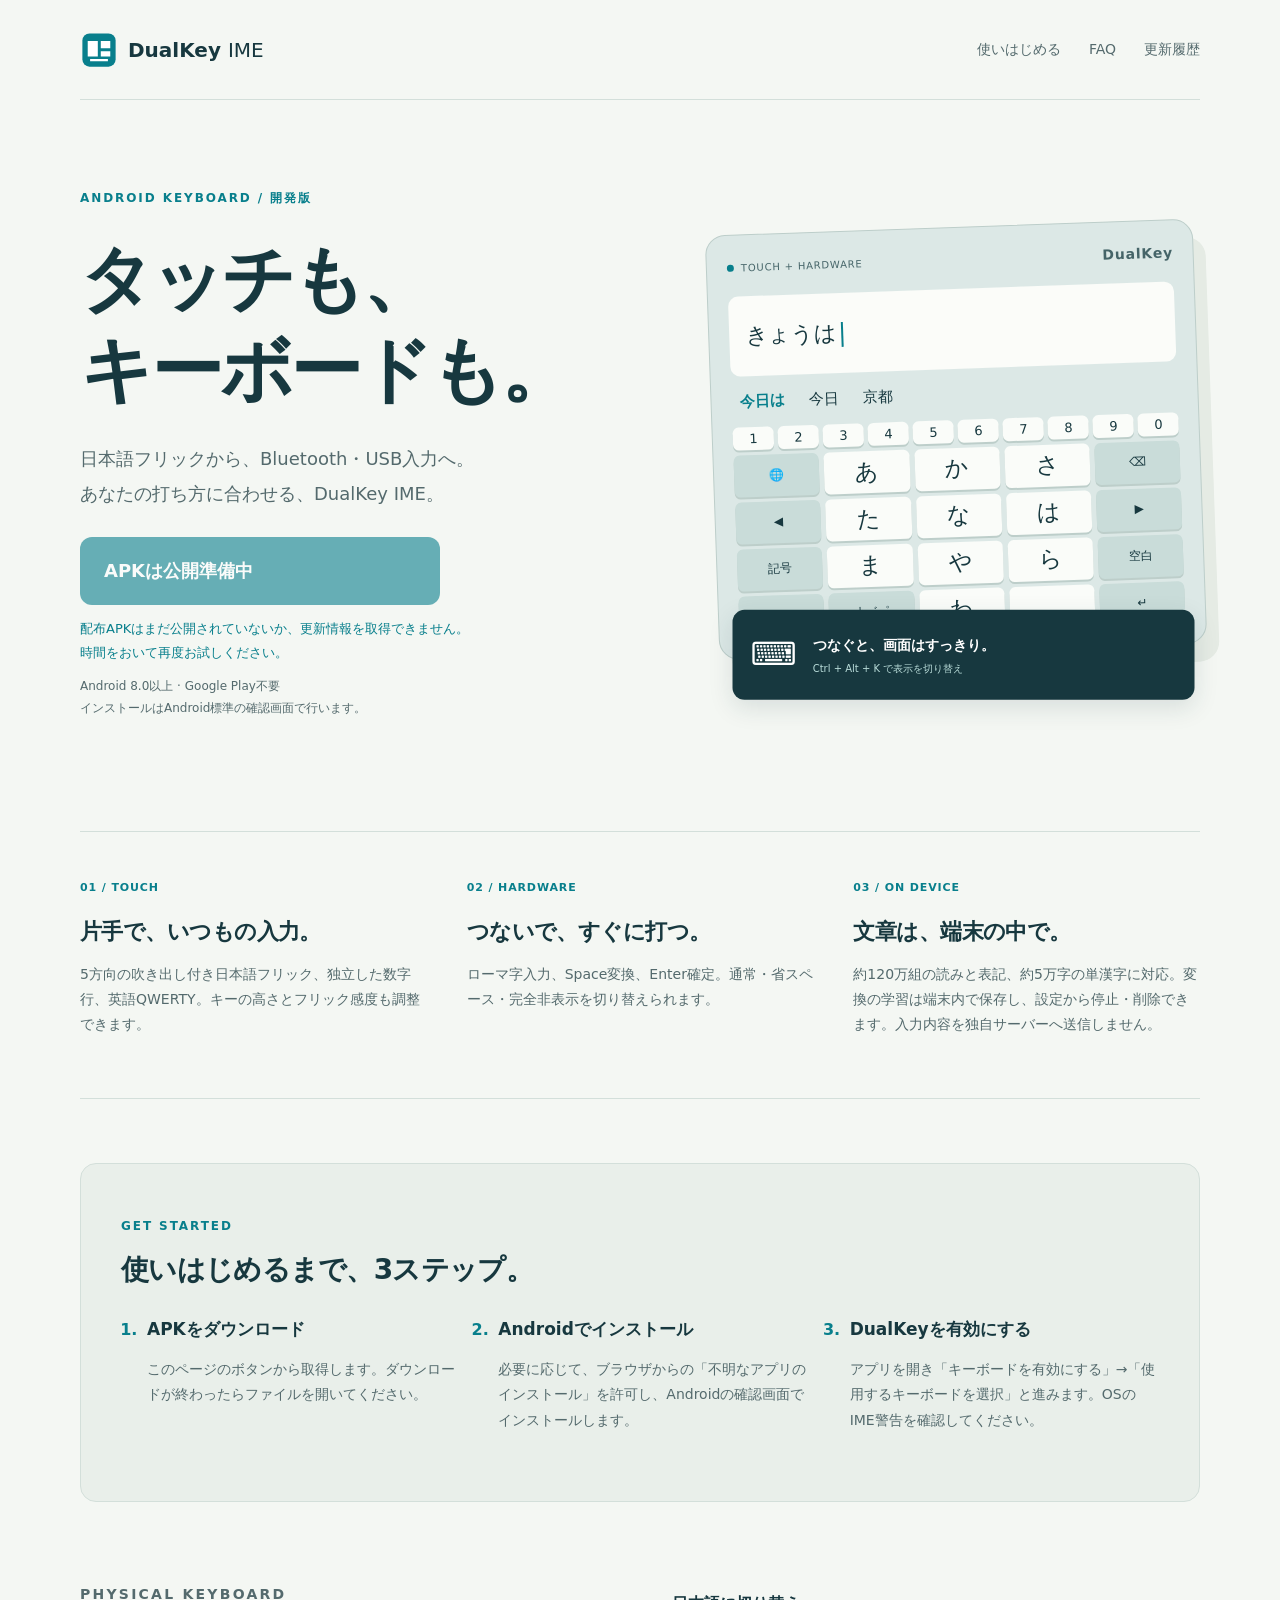
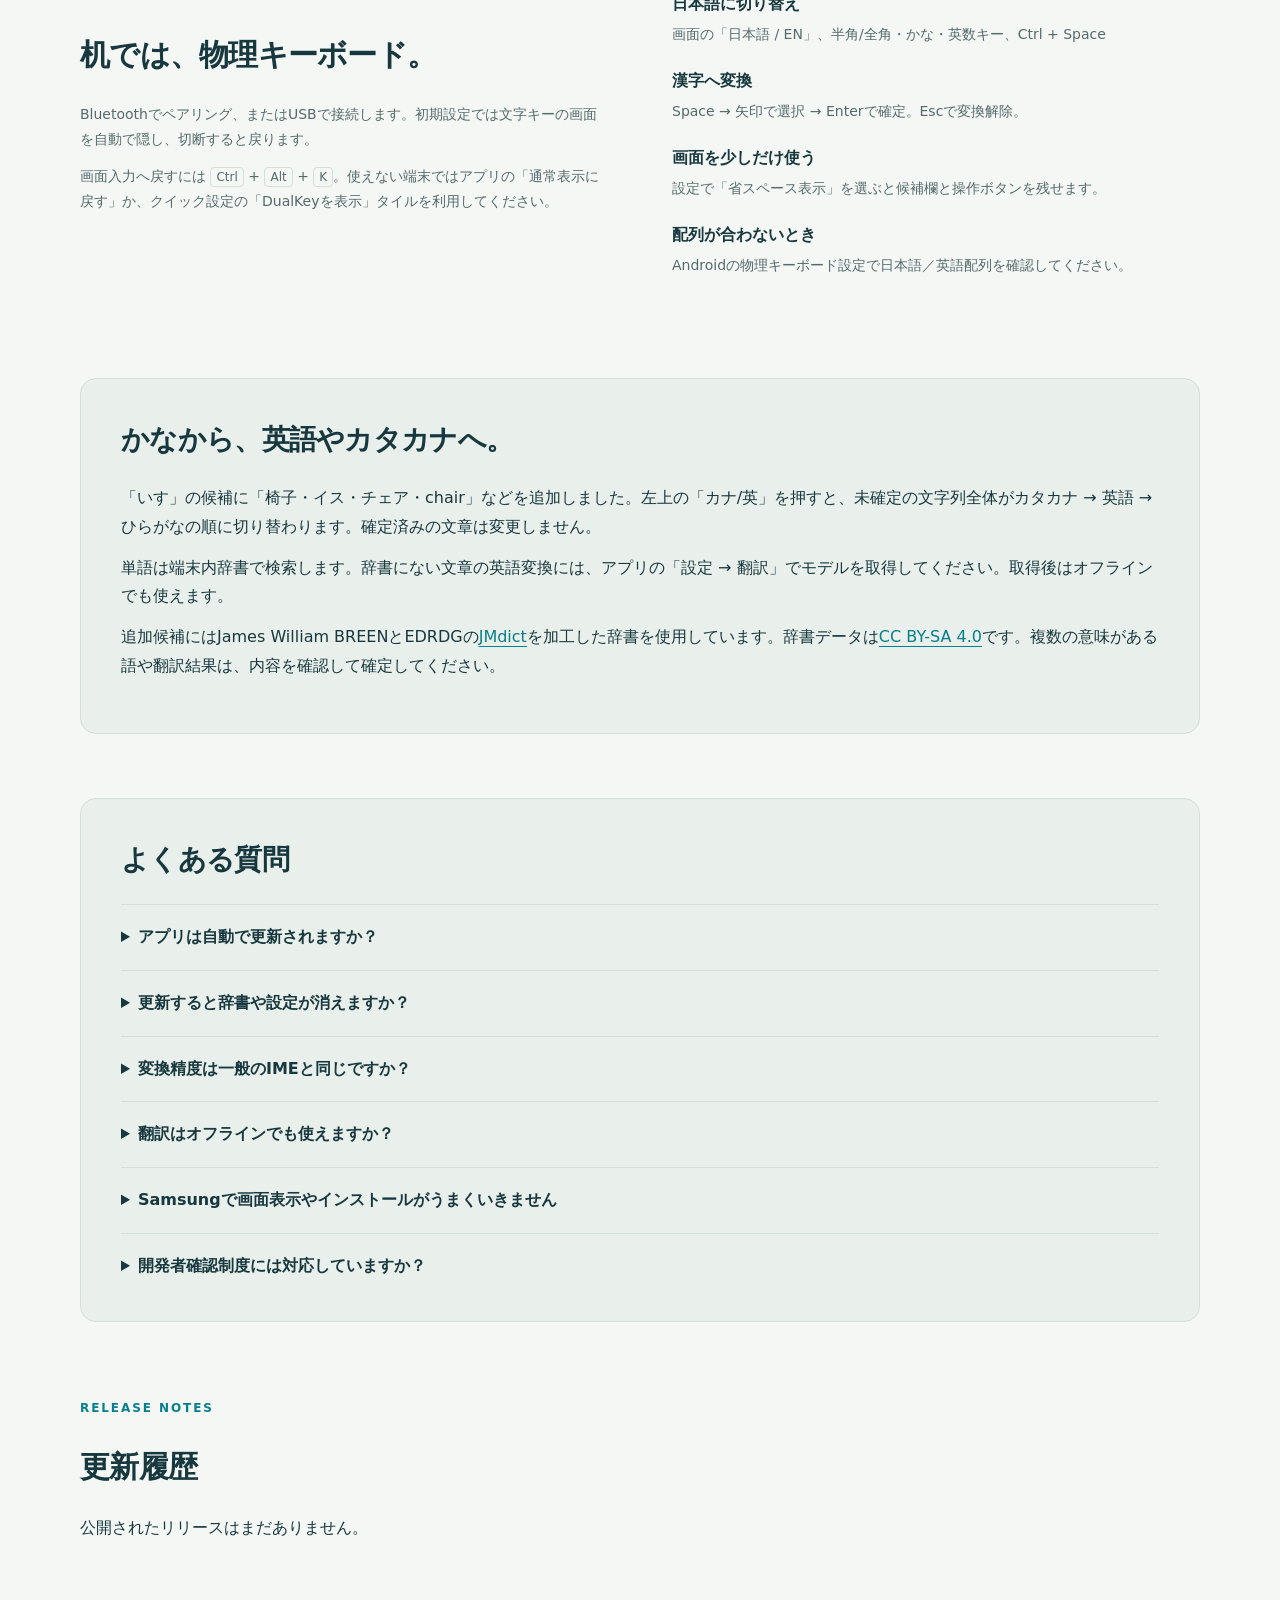
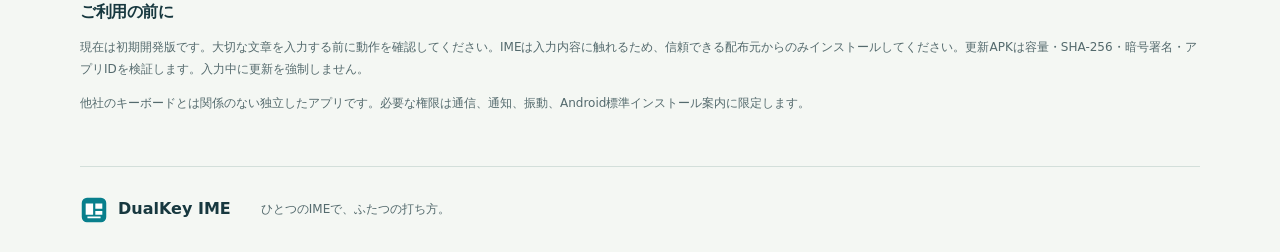
==== commit 48045ffd: "Add semantic English candidates and whole-composition script cycling" ====
--- a/site/index.html
+++ b/site/index.html
@@ -27,6 +27,7 @@
 <section class="features wrap" aria-label="主な機能"><article><span>01 / TOUCH</span><h2>片手で、いつもの入力。</h2><p>5方向の吹き出し付き日本語フリック、独立した数字行、英語QWERTY。キーの高さとフリック感度も調整できます。</p></article><article><span>02 / HARDWARE</span><h2>つないで、すぐに打つ。</h2><p>ローマ字入力、Space変換、Enter確定。通常・省スペース・完全非表示を切り替えられます。</p></article><article><span>03 / ON DEVICE</span><h2>文章は、端末の中で。</h2><p>約120万組の読みと表記、約5万字の単漢字に対応。変換の学習は端末内で保存し、設定から停止・削除できます。入力内容を独自サーバーへ送信しません。</p></article></section>
 <section class="wrap panel" id="install"><p class="eyebrow">GET STARTED</p><h2>使いはじめるまで、3ステップ。</h2><ol class="steps"><li><b>APKをダウンロード</b><p>このページのボタンから取得します。ダウンロードが終わったらファイルを開いてください。</p></li><li><b>Androidでインストール</b><p>必要に応じて、ブラウザからの「不明なアプリのインストール」を許可し、Androidの確認画面でインストールします。</p></li><li><b>DualKeyを有効にする</b><p>アプリを開き「キーボードを有効にする」→「使用するキーボードを選択」と進みます。OSのIME警告を確認してください。</p></li></ol></section>
 <section class="wrap guide"><div><p class="eyebrow">PHYSICAL KEYBOARD</p><h2>机では、物理キーボード。</h2><p>Bluetoothでペアリング、またはUSBで接続します。初期設定では文字キーの画面を自動で隠し、切断すると戻ります。</p><p>画面入力へ戻すには <kbd>Ctrl</kbd> + <kbd>Alt</kbd> + <kbd>K</kbd>。使えない端末ではアプリの「通常表示に戻す」か、クイック設定の「DualKeyを表示」タイルを利用してください。</p></div><dl><dt>日本語に切り替え</dt><dd>画面の「日本語 / EN」、半角/全角・かな・英数キー、Ctrl + Space</dd><dt>漢字へ変換</dt><dd>Space → 矢印で選択 → Enterで確定。Escで変換解除。</dd><dt>画面を少しだけ使う</dt><dd>設定で「省スペース表示」を選ぶと候補欄と操作ボタンを残せます。</dd><dt>配列が合わないとき</dt><dd>Androidの物理キーボード設定で日本語／英語配列を確認してください。</dd></dl></section>
+<section class="wrap panel"><h2>かなから、英語やカタカナへ。</h2><p>「いす」の候補に「椅子・イス・チェア・chair」などを追加しました。左上の「カナ/英」を押すと、未確定の文字列全体がカタカナ → 英語 → ひらがなの順に切り替わります。確定済みの文章は変更しません。</p><p>単語は端末内辞書で検索します。辞書にない文章の英語変換には、アプリの「設定 → 翻訳」でモデルを取得してください。取得後はオフラインでも使えます。</p><p>追加候補にはJames William BREENとEDRDGの<a href="https://www.edrdg.org/jmdict/j_jmdict.html">JMdict</a>を加工した辞書を使用しています。辞書データは<a href="https://creativecommons.org/licenses/by-sa/4.0/">CC BY-SA 4.0</a>です。複数の意味がある語や翻訳結果は、内容を確認して確定してください。</p></section>
 <section class="wrap panel" id="faq"><h2>よくある質問</h2><details><summary>アプリは自動で更新されますか？</summary><p>0.1.3以降は起動時に新バージョンを案内します。「更新する」を押すとアプリ内で取得・検証し、Androidの確認画面へ進みます。下部の「更新」からも確認できます。定期確認と自動ダウンロードは設定に従い、最後のインストールはAndroidの許可・確認を行います。</p></details><details><summary>更新すると辞書や設定が消えますか？</summary><p>同じアプリIDと署名鍵で更新する場合、設定とユーザー辞書は保持されます。アンインストールすると消えるため、更新のために削除しないでください。</p></details><details><summary>変換精度は一般のIMEと同じですか？</summary><p>0.1.5では単漢字・異体字を拡充し、候補は最大1,000件まで検索できます。「一覧」から50件ずつ追加表示できます。日本語の学習がONなら、確定した語句の読み・表記・使用回数・最終使用時刻を端末内に保存し、よく使う候補を変換・予測の上位へ表示します。設定から停止・削除でき、パスワードや学習禁止の欄では保存・利用しません。長文・未知語の変換や端末フォントによる字形表示には制限があります。</p></details><details><summary>翻訳はオフラインでも使えますか？</summary><p>初回にWi-Fiで日本語モデル（約30MB）を取得した後は、端末内で日英相互翻訳を行います。Google ML Kitのモデル配布・診断通信が発生する場合があります。パスワード欄では翻訳と予測を無効にします。</p></details><details><summary>Samsungで画面表示やインストールがうまくいきません</summary><p>端末の「画面キーボードを表示」、ショートカット設定、Samsungのセキュリティ設定が影響する場合があります。端末の警告と管理者の設定に従ってください。このページは実機確認済みであることを保証しません。</p></details><details><summary>開発者確認制度には対応していますか？</summary><p>配布元の本人確認とアプリ登録は、Android Developer Consoleなどで別途必要になる場合があります。対象地域・配布方法・端末条件により異なります。<a href="https://developer.android.com/developer-verification/guides/faq">Android公式の最新情報</a>を確認してください。</p></details></section>
 <section class="wrap history" id="history"><p class="eyebrow">RELEASE NOTES</p><h2>更新履歴</h2><div id="history-list"><p>公開されたリリースはまだありません。</p></div><p class="hash" id="hash"></p></section>
 <section class="wrap notice"><h2>ご利用の前に</h2><p>現在は初期開発版です。大切な文章を入力する前に動作を確認してください。IMEは入力内容に触れるため、信頼できる配布元からのみインストールしてください。更新APKは容量・SHA-256・暗号署名・アプリIDを検証します。入力中に更新を強制しません。</p><p>他社のキーボードとは関係のない独立したアプリです。必要な権限は通信、通知、振動、Android標準インストール案内に限定します。</p></section>
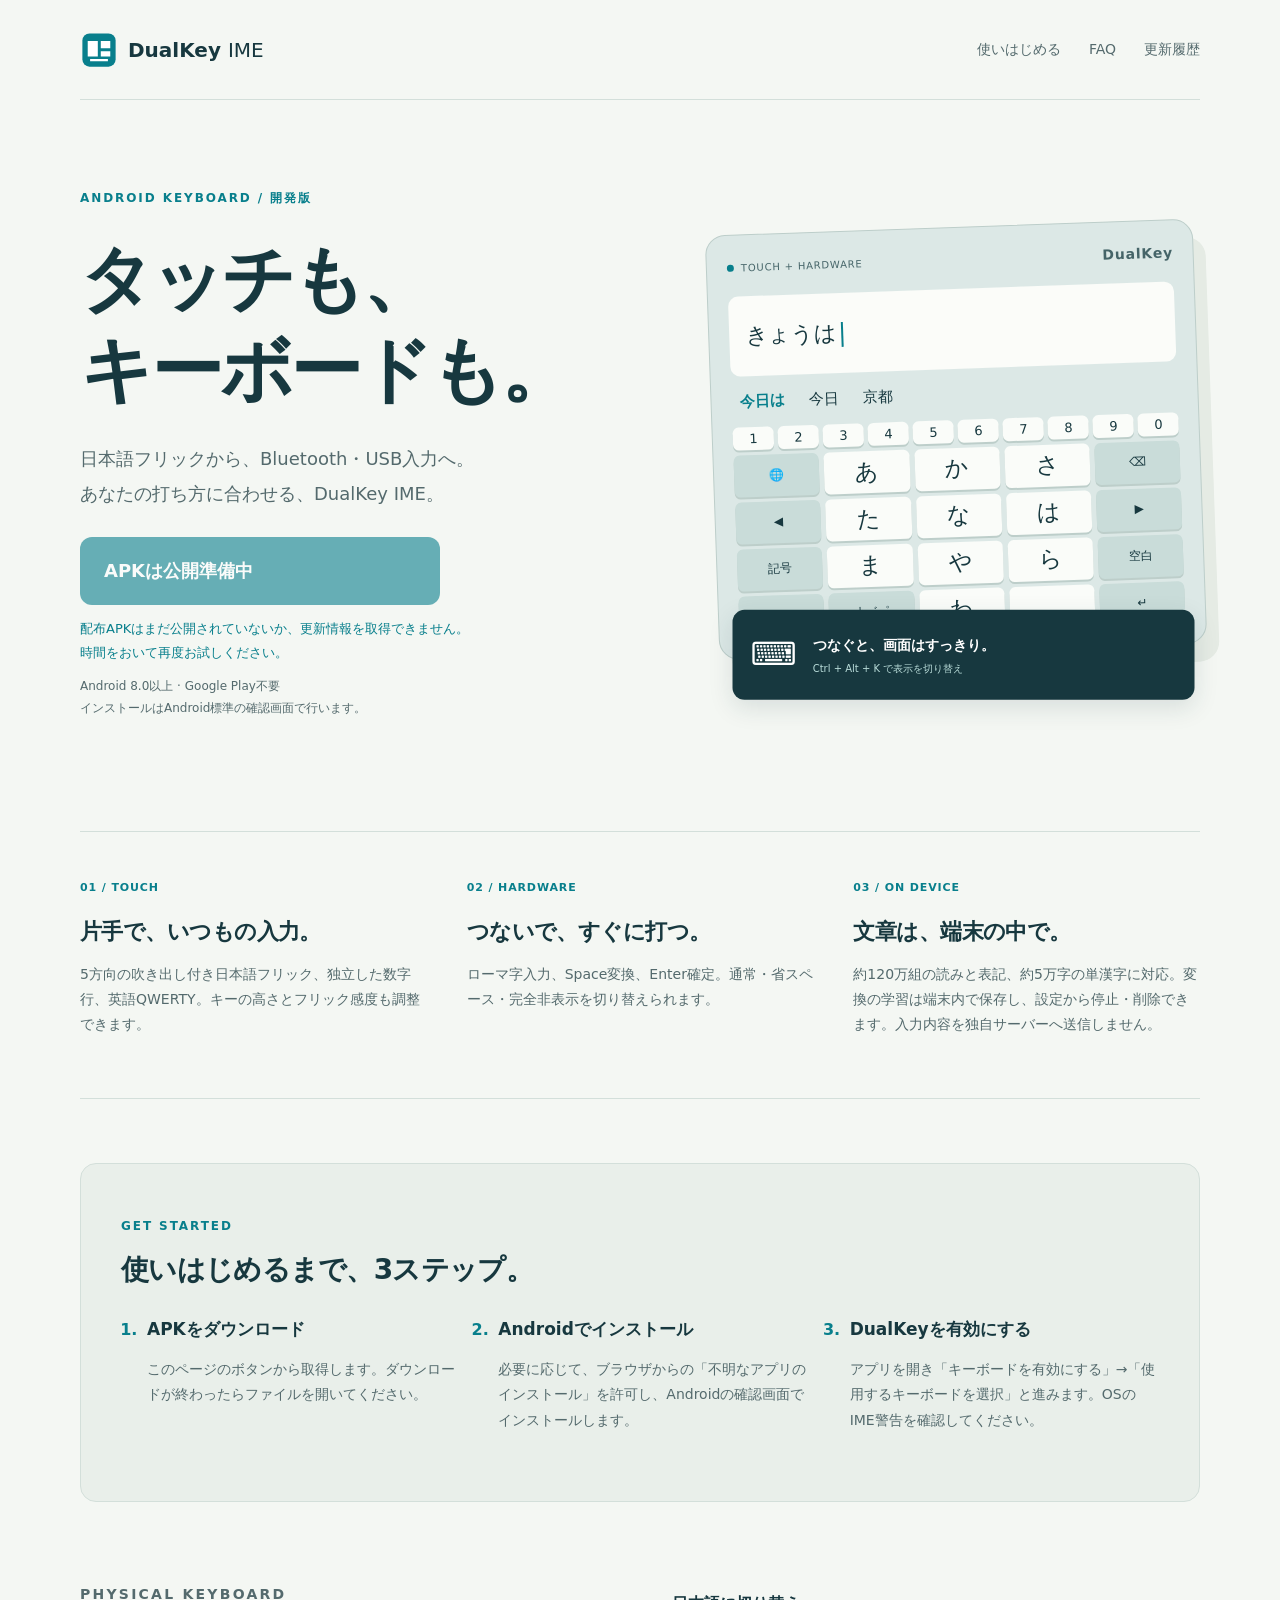
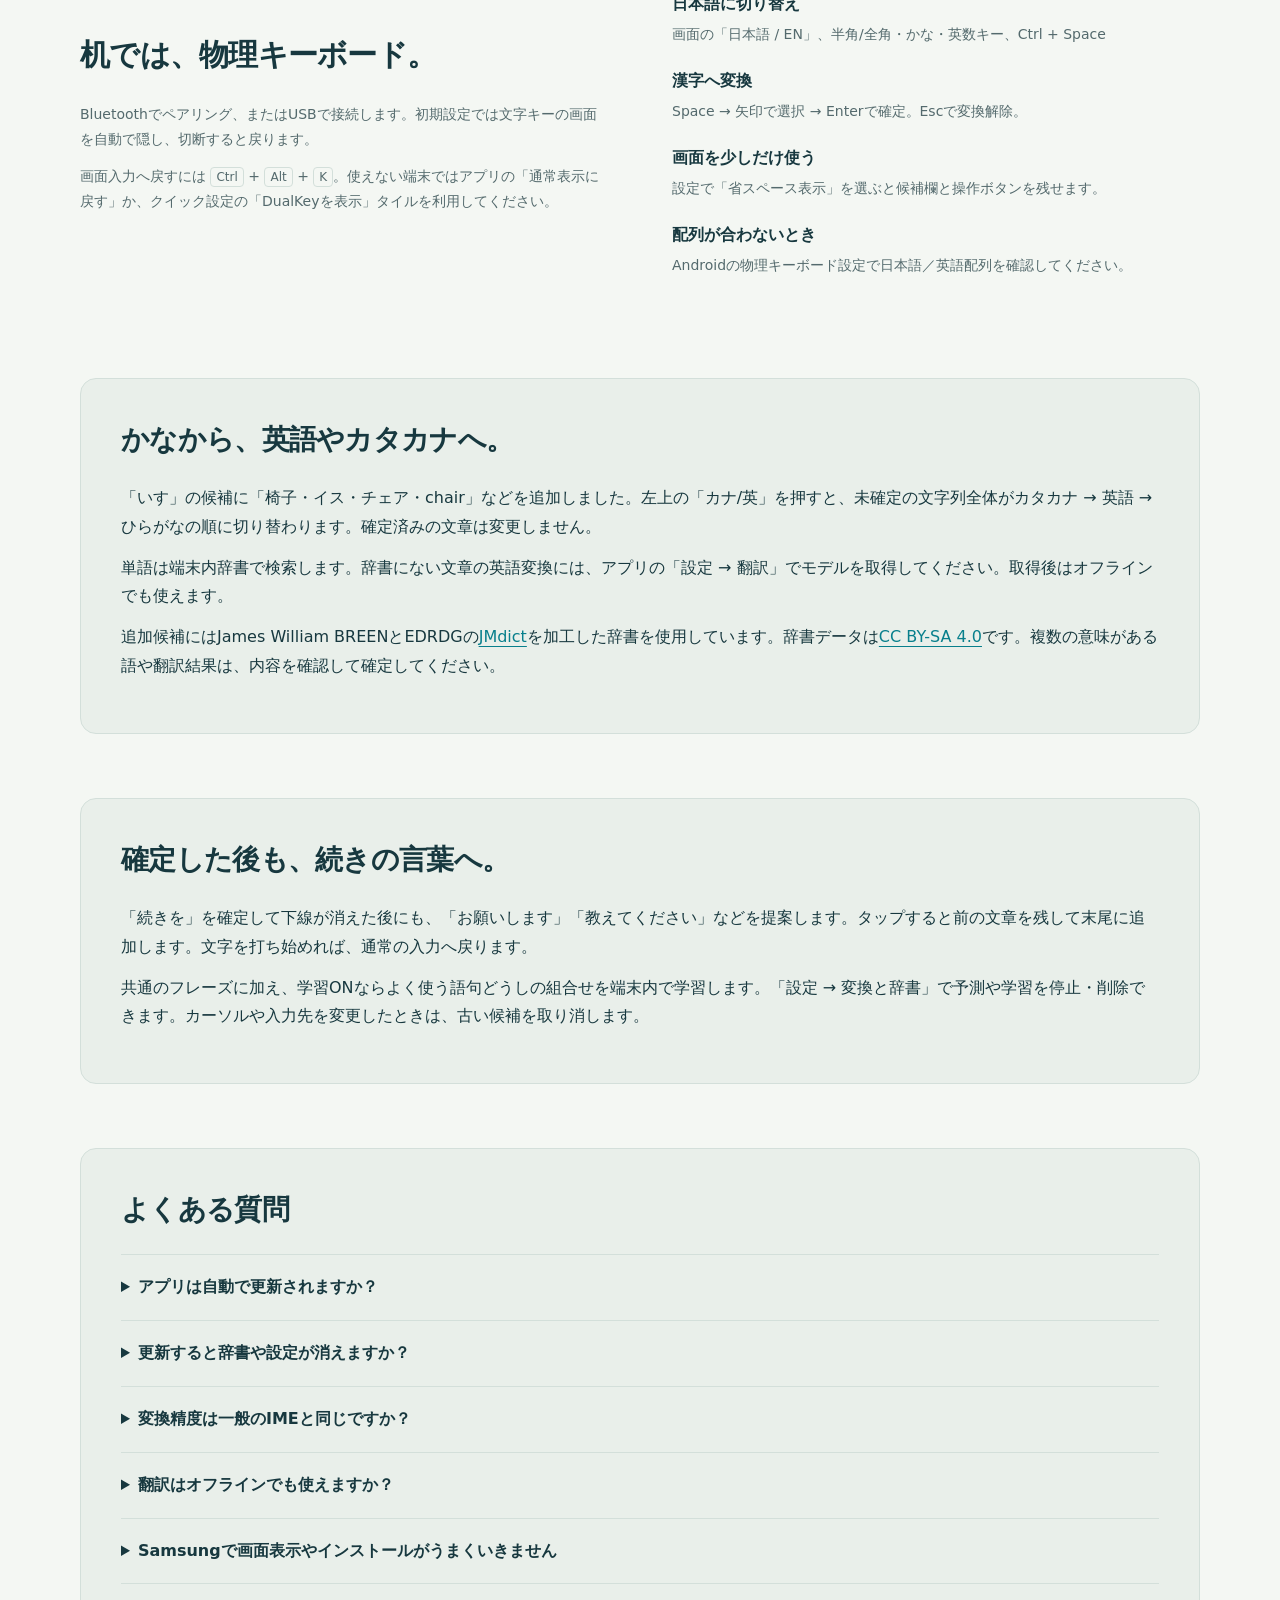
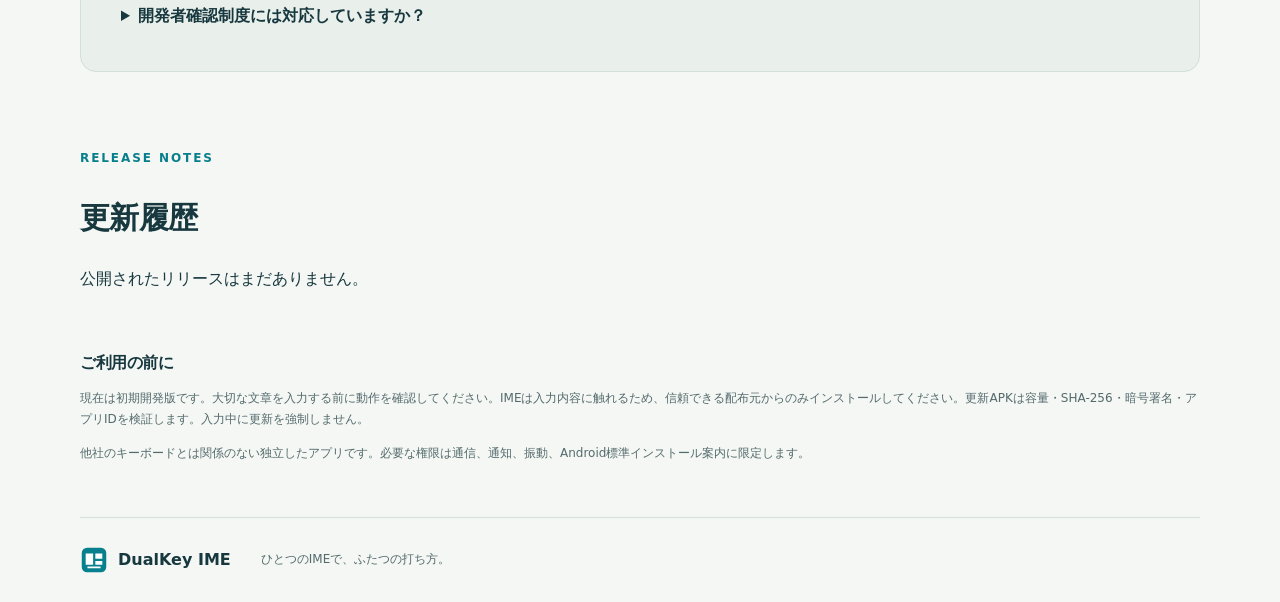
==== commit b1856274: "Predict and learn the next phrase after Japanese confirmation" ====
--- a/site/index.html
+++ b/site/index.html
@@ -28,6 +28,7 @@
 <section class="wrap panel" id="install"><p class="eyebrow">GET STARTED</p><h2>使いはじめるまで、3ステップ。</h2><ol class="steps"><li><b>APKをダウンロード</b><p>このページのボタンから取得します。ダウンロードが終わったらファイルを開いてください。</p></li><li><b>Androidでインストール</b><p>必要に応じて、ブラウザからの「不明なアプリのインストール」を許可し、Androidの確認画面でインストールします。</p></li><li><b>DualKeyを有効にする</b><p>アプリを開き「キーボードを有効にする」→「使用するキーボードを選択」と進みます。OSのIME警告を確認してください。</p></li></ol></section>
 <section class="wrap guide"><div><p class="eyebrow">PHYSICAL KEYBOARD</p><h2>机では、物理キーボード。</h2><p>Bluetoothでペアリング、またはUSBで接続します。初期設定では文字キーの画面を自動で隠し、切断すると戻ります。</p><p>画面入力へ戻すには <kbd>Ctrl</kbd> + <kbd>Alt</kbd> + <kbd>K</kbd>。使えない端末ではアプリの「通常表示に戻す」か、クイック設定の「DualKeyを表示」タイルを利用してください。</p></div><dl><dt>日本語に切り替え</dt><dd>画面の「日本語 / EN」、半角/全角・かな・英数キー、Ctrl + Space</dd><dt>漢字へ変換</dt><dd>Space → 矢印で選択 → Enterで確定。Escで変換解除。</dd><dt>画面を少しだけ使う</dt><dd>設定で「省スペース表示」を選ぶと候補欄と操作ボタンを残せます。</dd><dt>配列が合わないとき</dt><dd>Androidの物理キーボード設定で日本語／英語配列を確認してください。</dd></dl></section>
 <section class="wrap panel"><h2>かなから、英語やカタカナへ。</h2><p>「いす」の候補に「椅子・イス・チェア・chair」などを追加しました。左上の「カナ/英」を押すと、未確定の文字列全体がカタカナ → 英語 → ひらがなの順に切り替わります。確定済みの文章は変更しません。</p><p>単語は端末内辞書で検索します。辞書にない文章の英語変換には、アプリの「設定 → 翻訳」でモデルを取得してください。取得後はオフラインでも使えます。</p><p>追加候補にはJames William BREENとEDRDGの<a href="https://www.edrdg.org/jmdict/j_jmdict.html">JMdict</a>を加工した辞書を使用しています。辞書データは<a href="https://creativecommons.org/licenses/by-sa/4.0/">CC BY-SA 4.0</a>です。複数の意味がある語や翻訳結果は、内容を確認して確定してください。</p></section>
+<section class="wrap panel"><h2>確定した後も、続きの言葉へ。</h2><p>「続きを」を確定して下線が消えた後にも、「お願いします」「教えてください」などを提案します。タップすると前の文章を残して末尾に追加します。文字を打ち始めれば、通常の入力へ戻ります。</p><p>共通のフレーズに加え、学習ONならよく使う語句どうしの組合せを端末内で学習します。「設定 → 変換と辞書」で予測や学習を停止・削除できます。カーソルや入力先を変更したときは、古い候補を取り消します。</p></section>
 <section class="wrap panel" id="faq"><h2>よくある質問</h2><details><summary>アプリは自動で更新されますか？</summary><p>0.1.3以降は起動時に新バージョンを案内します。「更新する」を押すとアプリ内で取得・検証し、Androidの確認画面へ進みます。下部の「更新」からも確認できます。定期確認と自動ダウンロードは設定に従い、最後のインストールはAndroidの許可・確認を行います。</p></details><details><summary>更新すると辞書や設定が消えますか？</summary><p>同じアプリIDと署名鍵で更新する場合、設定とユーザー辞書は保持されます。アンインストールすると消えるため、更新のために削除しないでください。</p></details><details><summary>変換精度は一般のIMEと同じですか？</summary><p>0.1.5では単漢字・異体字を拡充し、候補は最大1,000件まで検索できます。「一覧」から50件ずつ追加表示できます。日本語の学習がONなら、確定した語句の読み・表記・使用回数・最終使用時刻を端末内に保存し、よく使う候補を変換・予測の上位へ表示します。設定から停止・削除でき、パスワードや学習禁止の欄では保存・利用しません。長文・未知語の変換や端末フォントによる字形表示には制限があります。</p></details><details><summary>翻訳はオフラインでも使えますか？</summary><p>初回にWi-Fiで日本語モデル（約30MB）を取得した後は、端末内で日英相互翻訳を行います。Google ML Kitのモデル配布・診断通信が発生する場合があります。パスワード欄では翻訳と予測を無効にします。</p></details><details><summary>Samsungで画面表示やインストールがうまくいきません</summary><p>端末の「画面キーボードを表示」、ショートカット設定、Samsungのセキュリティ設定が影響する場合があります。端末の警告と管理者の設定に従ってください。このページは実機確認済みであることを保証しません。</p></details><details><summary>開発者確認制度には対応していますか？</summary><p>配布元の本人確認とアプリ登録は、Android Developer Consoleなどで別途必要になる場合があります。対象地域・配布方法・端末条件により異なります。<a href="https://developer.android.com/developer-verification/guides/faq">Android公式の最新情報</a>を確認してください。</p></details></section>
 <section class="wrap history" id="history"><p class="eyebrow">RELEASE NOTES</p><h2>更新履歴</h2><div id="history-list"><p>公開されたリリースはまだありません。</p></div><p class="hash" id="hash"></p></section>
 <section class="wrap notice"><h2>ご利用の前に</h2><p>現在は初期開発版です。大切な文章を入力する前に動作を確認してください。IMEは入力内容に触れるため、信頼できる配布元からのみインストールしてください。更新APKは容量・SHA-256・暗号署名・アプリIDを検証します。入力中に更新を強制しません。</p><p>他社のキーボードとは関係のない独立したアプリです。必要な権限は通信、通知、振動、Android標準インストール案内に限定します。</p></section>
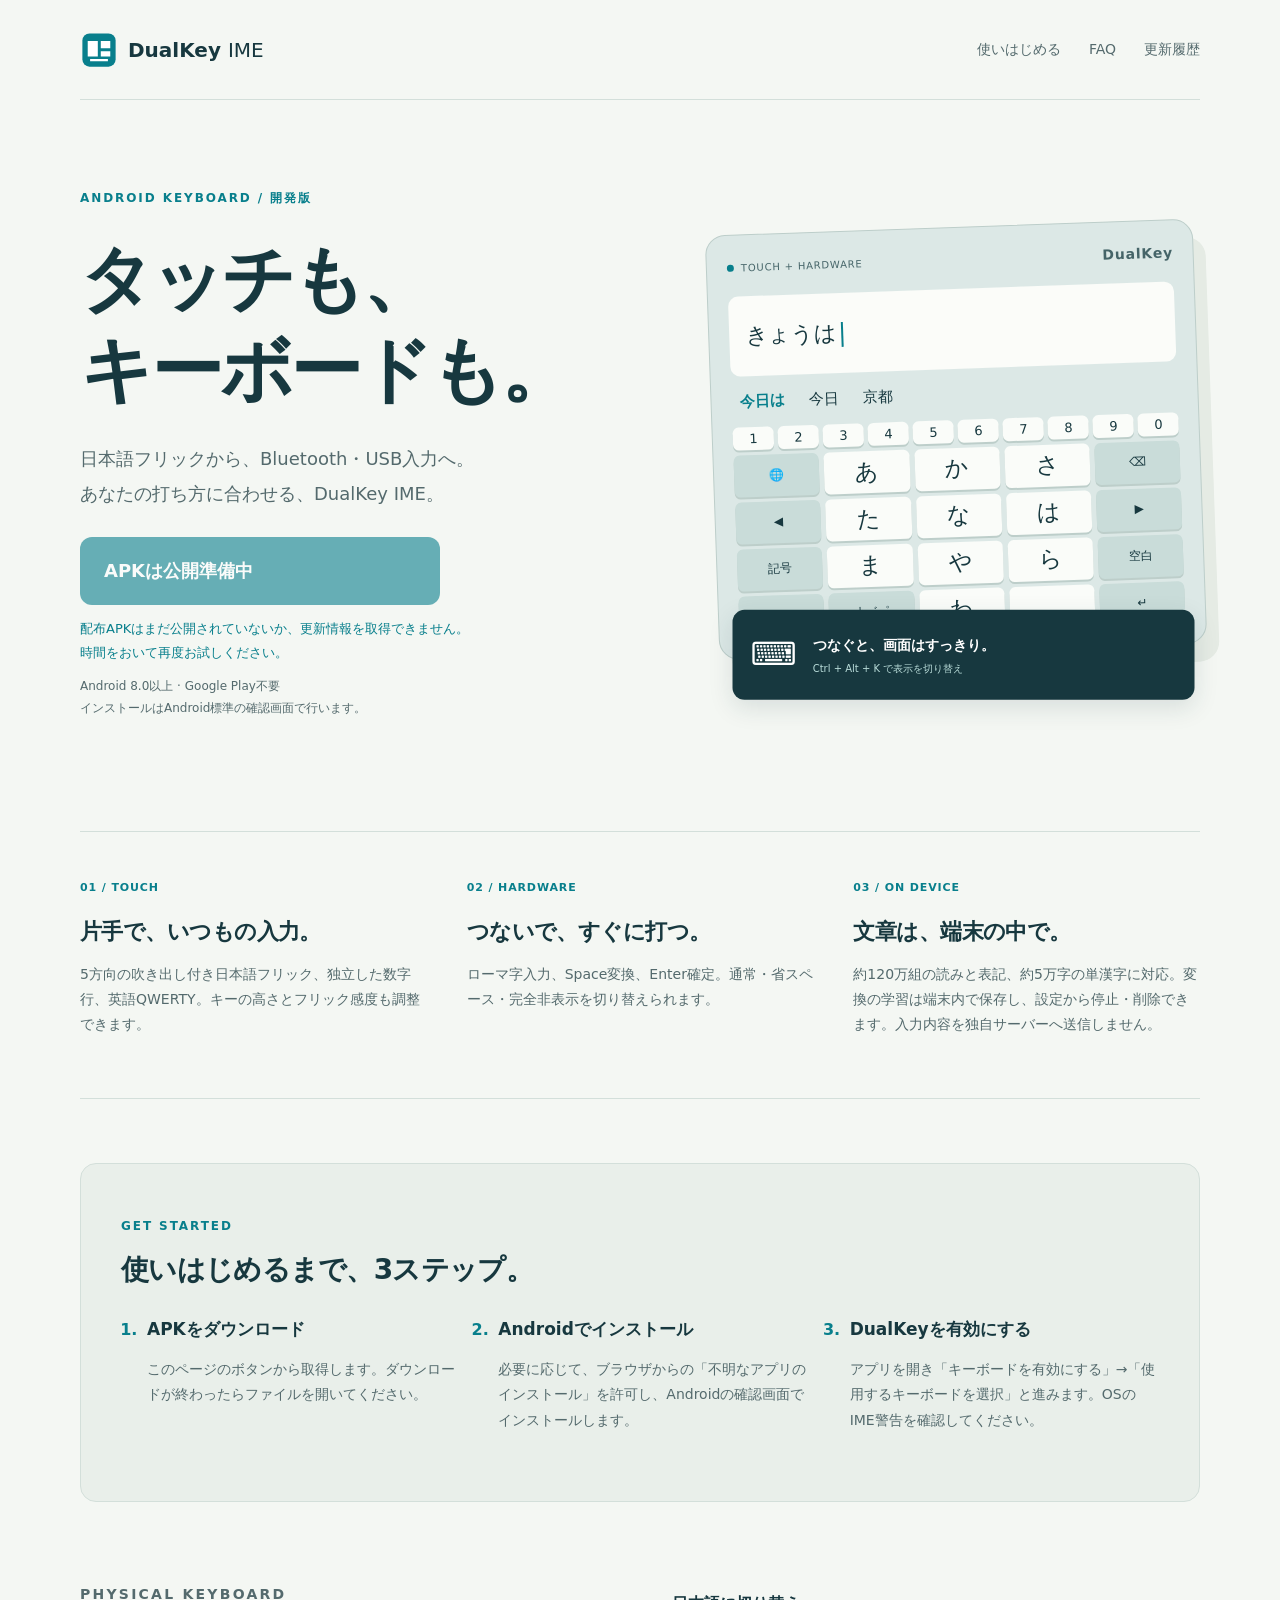
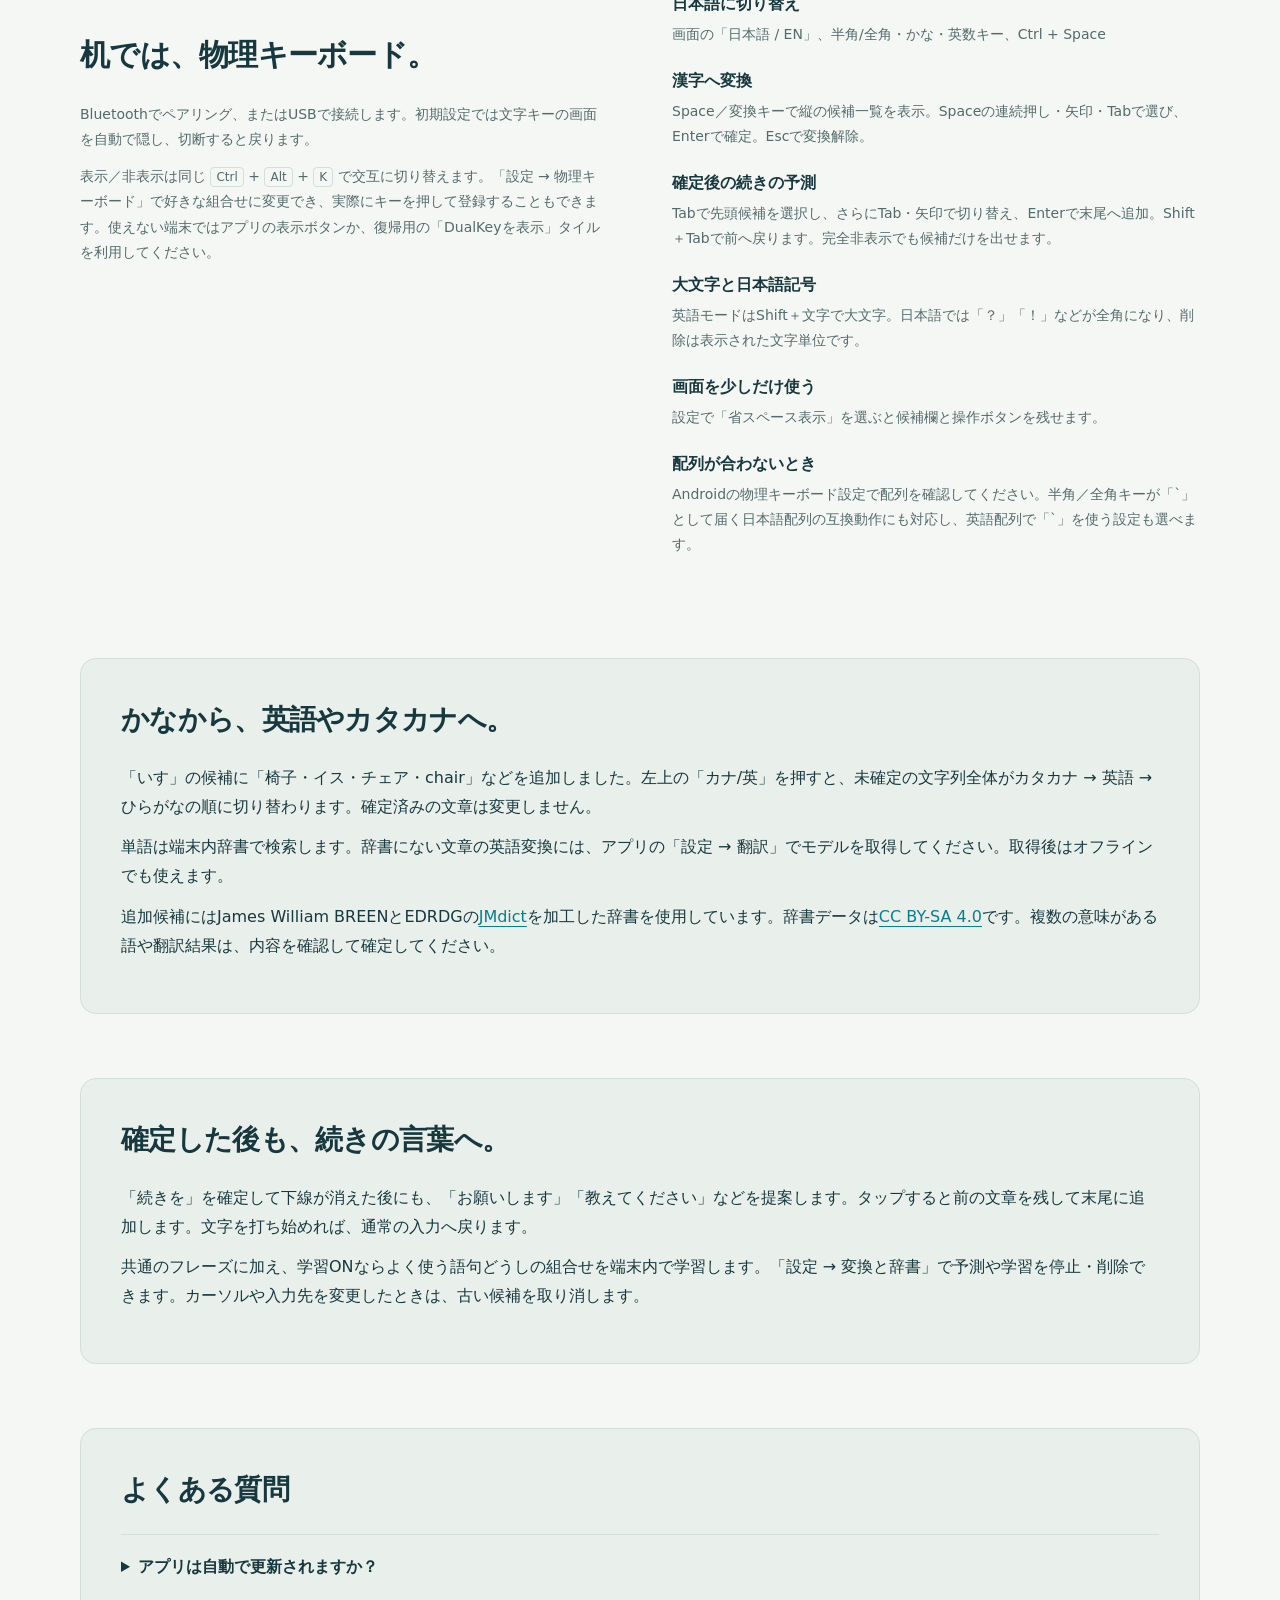
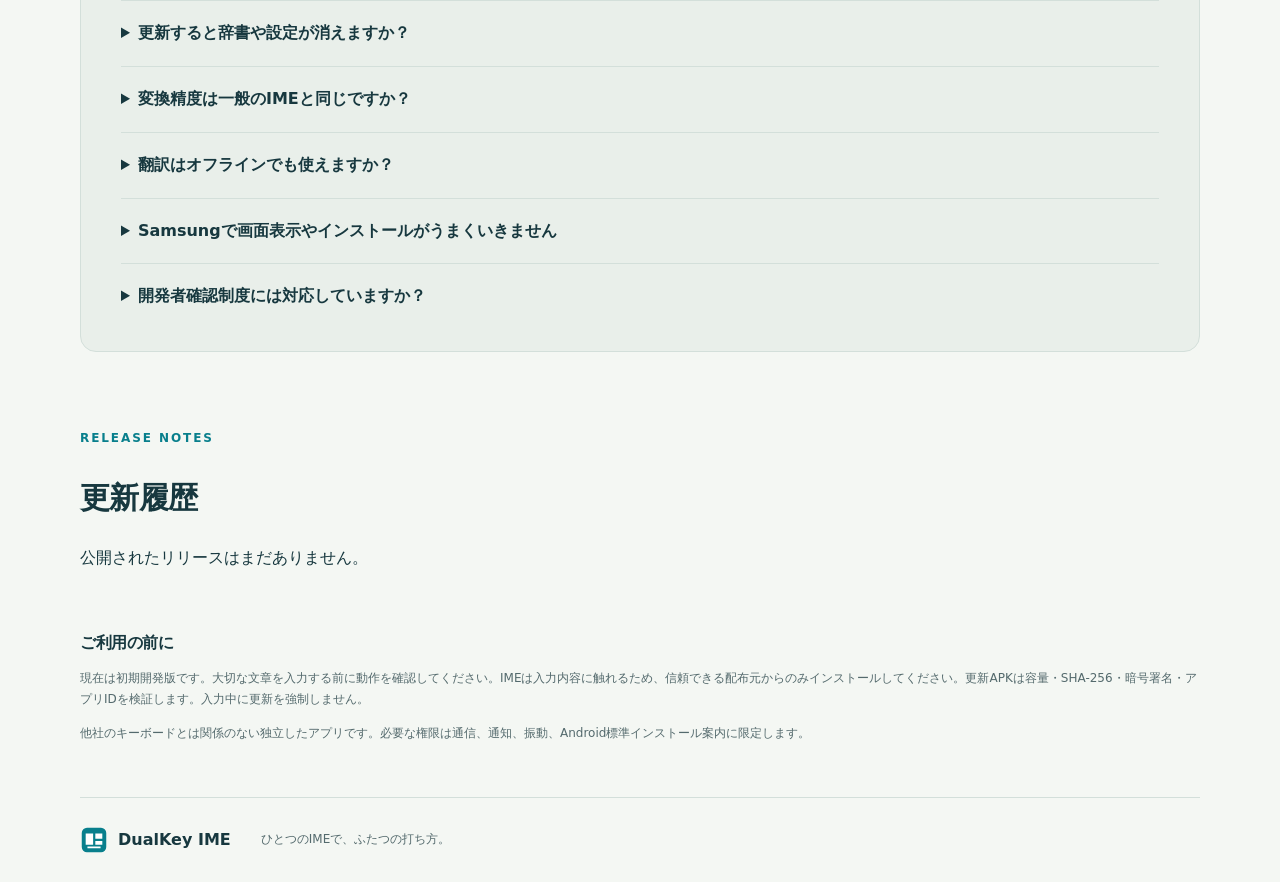
==== commit 3ece7ff5: "Improve hardware candidates and configurable keyboard visibility" ====
--- a/site/index.html
+++ b/site/index.html
@@ -26,7 +26,7 @@
 </section>
 <section class="features wrap" aria-label="主な機能"><article><span>01 / TOUCH</span><h2>片手で、いつもの入力。</h2><p>5方向の吹き出し付き日本語フリック、独立した数字行、英語QWERTY。キーの高さとフリック感度も調整できます。</p></article><article><span>02 / HARDWARE</span><h2>つないで、すぐに打つ。</h2><p>ローマ字入力、Space変換、Enter確定。通常・省スペース・完全非表示を切り替えられます。</p></article><article><span>03 / ON DEVICE</span><h2>文章は、端末の中で。</h2><p>約120万組の読みと表記、約5万字の単漢字に対応。変換の学習は端末内で保存し、設定から停止・削除できます。入力内容を独自サーバーへ送信しません。</p></article></section>
 <section class="wrap panel" id="install"><p class="eyebrow">GET STARTED</p><h2>使いはじめるまで、3ステップ。</h2><ol class="steps"><li><b>APKをダウンロード</b><p>このページのボタンから取得します。ダウンロードが終わったらファイルを開いてください。</p></li><li><b>Androidでインストール</b><p>必要に応じて、ブラウザからの「不明なアプリのインストール」を許可し、Androidの確認画面でインストールします。</p></li><li><b>DualKeyを有効にする</b><p>アプリを開き「キーボードを有効にする」→「使用するキーボードを選択」と進みます。OSのIME警告を確認してください。</p></li></ol></section>
-<section class="wrap guide"><div><p class="eyebrow">PHYSICAL KEYBOARD</p><h2>机では、物理キーボード。</h2><p>Bluetoothでペアリング、またはUSBで接続します。初期設定では文字キーの画面を自動で隠し、切断すると戻ります。</p><p>画面入力へ戻すには <kbd>Ctrl</kbd> + <kbd>Alt</kbd> + <kbd>K</kbd>。使えない端末ではアプリの「通常表示に戻す」か、クイック設定の「DualKeyを表示」タイルを利用してください。</p></div><dl><dt>日本語に切り替え</dt><dd>画面の「日本語 / EN」、半角/全角・かな・英数キー、Ctrl + Space</dd><dt>漢字へ変換</dt><dd>Space → 矢印で選択 → Enterで確定。Escで変換解除。</dd><dt>画面を少しだけ使う</dt><dd>設定で「省スペース表示」を選ぶと候補欄と操作ボタンを残せます。</dd><dt>配列が合わないとき</dt><dd>Androidの物理キーボード設定で日本語／英語配列を確認してください。</dd></dl></section>
+<section class="wrap guide"><div><p class="eyebrow">PHYSICAL KEYBOARD</p><h2>机では、物理キーボード。</h2><p>Bluetoothでペアリング、またはUSBで接続します。初期設定では文字キーの画面を自動で隠し、切断すると戻ります。</p><p>表示／非表示は同じ <kbd>Ctrl</kbd> + <kbd>Alt</kbd> + <kbd>K</kbd> で交互に切り替えます。「設定 → 物理キーボード」で好きな組合せに変更でき、実際にキーを押して登録することもできます。使えない端末ではアプリの表示ボタンか、復帰用の「DualKeyを表示」タイルを利用してください。</p></div><dl><dt>日本語に切り替え</dt><dd>画面の「日本語 / EN」、半角/全角・かな・英数キー、Ctrl + Space</dd><dt>漢字へ変換</dt><dd>Space／変換キーで縦の候補一覧を表示。Spaceの連続押し・矢印・Tabで選び、Enterで確定。Escで変換解除。</dd><dt>確定後の続きの予測</dt><dd>Tabで先頭候補を選択し、さらにTab・矢印で切り替え、Enterで末尾へ追加。Shift＋Tabで前へ戻ります。完全非表示でも候補だけを出せます。</dd><dt>大文字と日本語記号</dt><dd>英語モードはShift＋文字で大文字。日本語では「？」「！」などが全角になり、削除は表示された文字単位です。</dd><dt>画面を少しだけ使う</dt><dd>設定で「省スペース表示」を選ぶと候補欄と操作ボタンを残せます。</dd><dt>配列が合わないとき</dt><dd>Androidの物理キーボード設定で配列を確認してください。半角／全角キーが「`」として届く日本語配列の互換動作にも対応し、英語配列で「`」を使う設定も選べます。</dd></dl></section>
 <section class="wrap panel"><h2>かなから、英語やカタカナへ。</h2><p>「いす」の候補に「椅子・イス・チェア・chair」などを追加しました。左上の「カナ/英」を押すと、未確定の文字列全体がカタカナ → 英語 → ひらがなの順に切り替わります。確定済みの文章は変更しません。</p><p>単語は端末内辞書で検索します。辞書にない文章の英語変換には、アプリの「設定 → 翻訳」でモデルを取得してください。取得後はオフラインでも使えます。</p><p>追加候補にはJames William BREENとEDRDGの<a href="https://www.edrdg.org/jmdict/j_jmdict.html">JMdict</a>を加工した辞書を使用しています。辞書データは<a href="https://creativecommons.org/licenses/by-sa/4.0/">CC BY-SA 4.0</a>です。複数の意味がある語や翻訳結果は、内容を確認して確定してください。</p></section>
 <section class="wrap panel"><h2>確定した後も、続きの言葉へ。</h2><p>「続きを」を確定して下線が消えた後にも、「お願いします」「教えてください」などを提案します。タップすると前の文章を残して末尾に追加します。文字を打ち始めれば、通常の入力へ戻ります。</p><p>共通のフレーズに加え、学習ONならよく使う語句どうしの組合せを端末内で学習します。「設定 → 変換と辞書」で予測や学習を停止・削除できます。カーソルや入力先を変更したときは、古い候補を取り消します。</p></section>
 <section class="wrap panel" id="faq"><h2>よくある質問</h2><details><summary>アプリは自動で更新されますか？</summary><p>0.1.3以降は起動時に新バージョンを案内します。「更新する」を押すとアプリ内で取得・検証し、Androidの確認画面へ進みます。下部の「更新」からも確認できます。定期確認と自動ダウンロードは設定に従い、最後のインストールはAndroidの許可・確認を行います。</p></details><details><summary>更新すると辞書や設定が消えますか？</summary><p>同じアプリIDと署名鍵で更新する場合、設定とユーザー辞書は保持されます。アンインストールすると消えるため、更新のために削除しないでください。</p></details><details><summary>変換精度は一般のIMEと同じですか？</summary><p>0.1.5では単漢字・異体字を拡充し、候補は最大1,000件まで検索できます。「一覧」から50件ずつ追加表示できます。日本語の学習がONなら、確定した語句の読み・表記・使用回数・最終使用時刻を端末内に保存し、よく使う候補を変換・予測の上位へ表示します。設定から停止・削除でき、パスワードや学習禁止の欄では保存・利用しません。長文・未知語の変換や端末フォントによる字形表示には制限があります。</p></details><details><summary>翻訳はオフラインでも使えますか？</summary><p>初回にWi-Fiで日本語モデル（約30MB）を取得した後は、端末内で日英相互翻訳を行います。Google ML Kitのモデル配布・診断通信が発生する場合があります。パスワード欄では翻訳と予測を無効にします。</p></details><details><summary>Samsungで画面表示やインストールがうまくいきません</summary><p>端末の「画面キーボードを表示」、ショートカット設定、Samsungのセキュリティ設定が影響する場合があります。端末の警告と管理者の設定に従ってください。このページは実機確認済みであることを保証しません。</p></details><details><summary>開発者確認制度には対応していますか？</summary><p>配布元の本人確認とアプリ登録は、Android Developer Consoleなどで別途必要になる場合があります。対象地域・配布方法・端末条件により異なります。<a href="https://developer.android.com/developer-verification/guides/faq">Android公式の最新情報</a>を確認してください。</p></details></section>
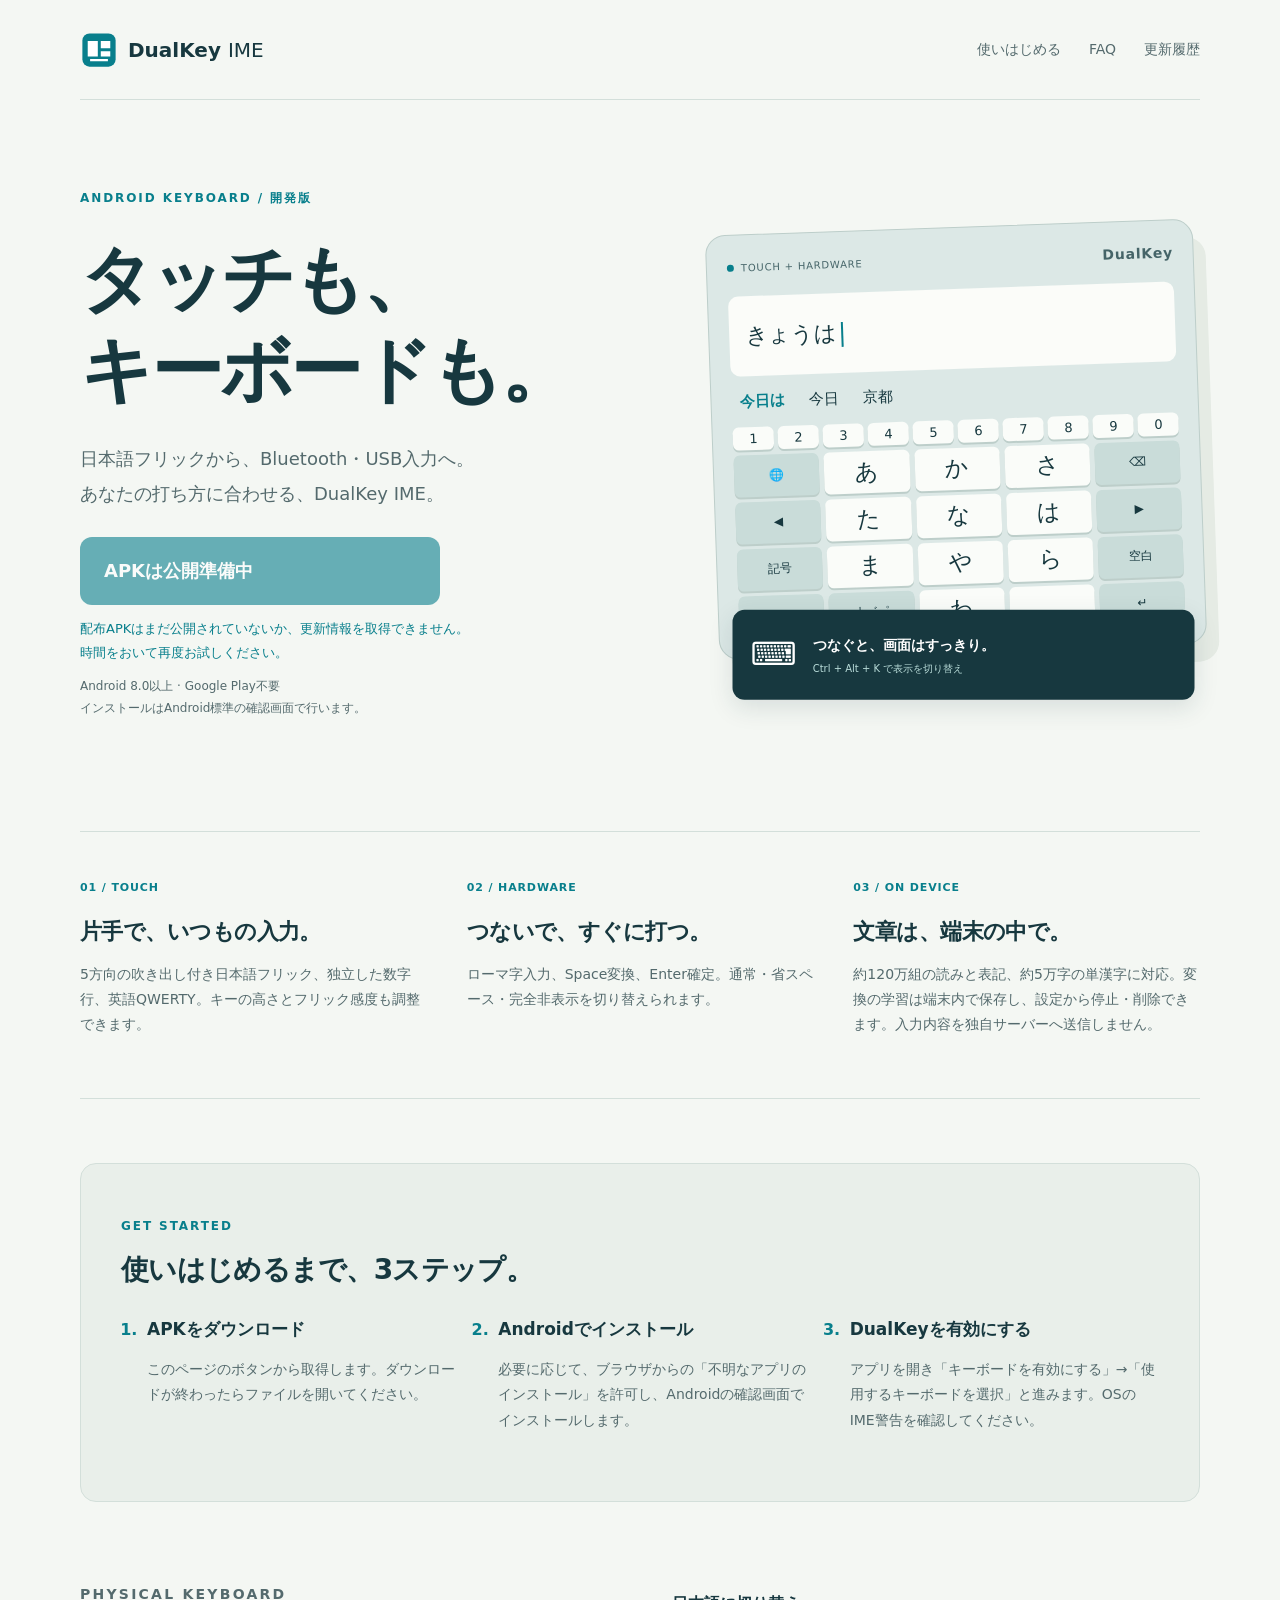
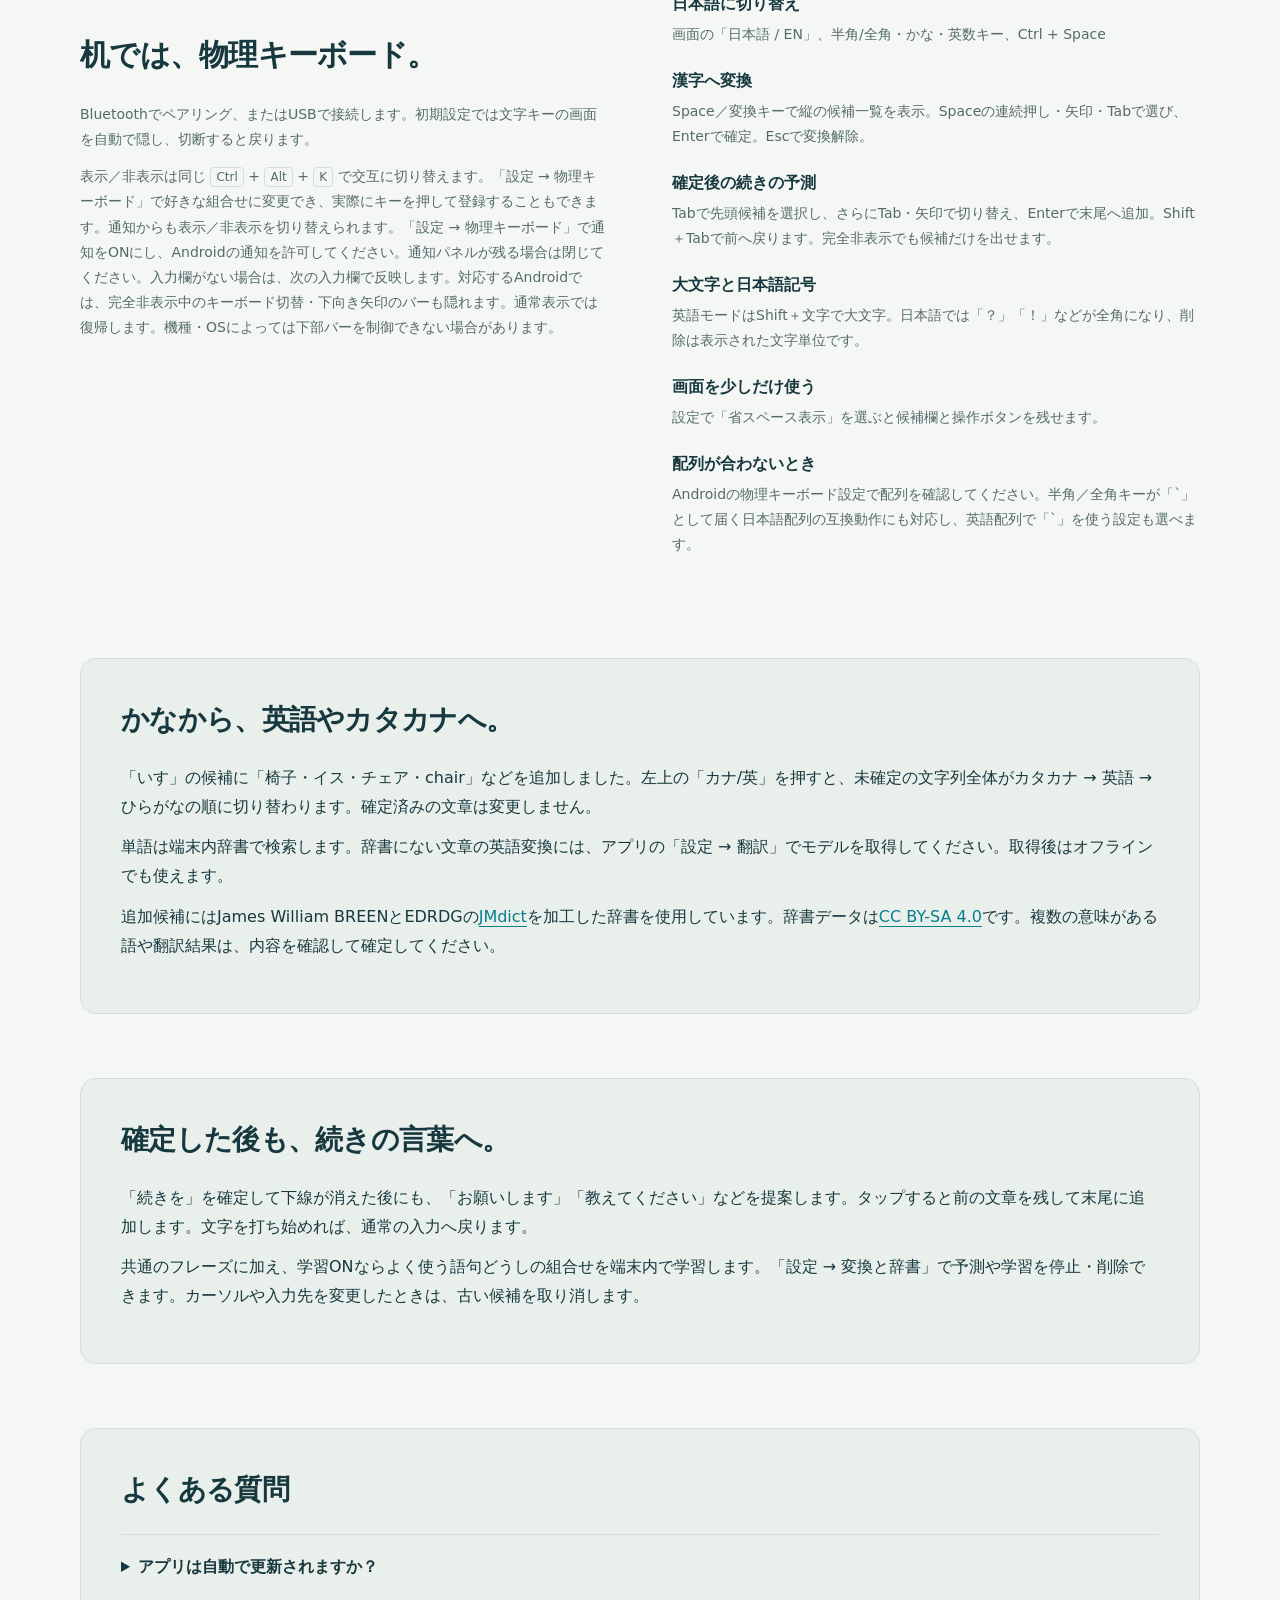
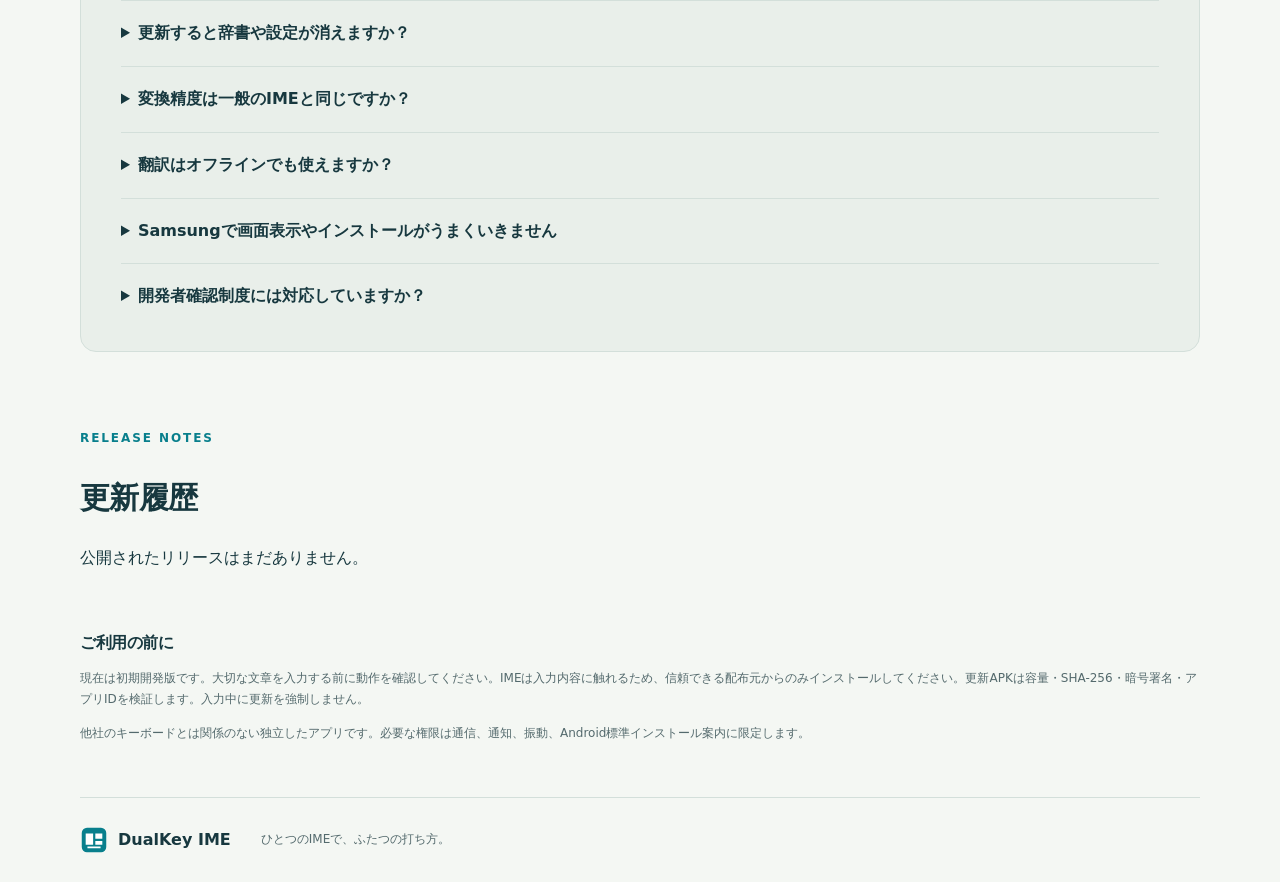
==== commit 22c2ab2d: "Add notification keyboard controls and hide the IME caption when hidden" ====
--- a/site/index.html
+++ b/site/index.html
@@ -26,7 +26,7 @@
 </section>
 <section class="features wrap" aria-label="主な機能"><article><span>01 / TOUCH</span><h2>片手で、いつもの入力。</h2><p>5方向の吹き出し付き日本語フリック、独立した数字行、英語QWERTY。キーの高さとフリック感度も調整できます。</p></article><article><span>02 / HARDWARE</span><h2>つないで、すぐに打つ。</h2><p>ローマ字入力、Space変換、Enter確定。通常・省スペース・完全非表示を切り替えられます。</p></article><article><span>03 / ON DEVICE</span><h2>文章は、端末の中で。</h2><p>約120万組の読みと表記、約5万字の単漢字に対応。変換の学習は端末内で保存し、設定から停止・削除できます。入力内容を独自サーバーへ送信しません。</p></article></section>
 <section class="wrap panel" id="install"><p class="eyebrow">GET STARTED</p><h2>使いはじめるまで、3ステップ。</h2><ol class="steps"><li><b>APKをダウンロード</b><p>このページのボタンから取得します。ダウンロードが終わったらファイルを開いてください。</p></li><li><b>Androidでインストール</b><p>必要に応じて、ブラウザからの「不明なアプリのインストール」を許可し、Androidの確認画面でインストールします。</p></li><li><b>DualKeyを有効にする</b><p>アプリを開き「キーボードを有効にする」→「使用するキーボードを選択」と進みます。OSのIME警告を確認してください。</p></li></ol></section>
-<section class="wrap guide"><div><p class="eyebrow">PHYSICAL KEYBOARD</p><h2>机では、物理キーボード。</h2><p>Bluetoothでペアリング、またはUSBで接続します。初期設定では文字キーの画面を自動で隠し、切断すると戻ります。</p><p>表示／非表示は同じ <kbd>Ctrl</kbd> + <kbd>Alt</kbd> + <kbd>K</kbd> で交互に切り替えます。「設定 → 物理キーボード」で好きな組合せに変更でき、実際にキーを押して登録することもできます。使えない端末ではアプリの表示ボタンか、復帰用の「DualKeyを表示」タイルを利用してください。</p></div><dl><dt>日本語に切り替え</dt><dd>画面の「日本語 / EN」、半角/全角・かな・英数キー、Ctrl + Space</dd><dt>漢字へ変換</dt><dd>Space／変換キーで縦の候補一覧を表示。Spaceの連続押し・矢印・Tabで選び、Enterで確定。Escで変換解除。</dd><dt>確定後の続きの予測</dt><dd>Tabで先頭候補を選択し、さらにTab・矢印で切り替え、Enterで末尾へ追加。Shift＋Tabで前へ戻ります。完全非表示でも候補だけを出せます。</dd><dt>大文字と日本語記号</dt><dd>英語モードはShift＋文字で大文字。日本語では「？」「！」などが全角になり、削除は表示された文字単位です。</dd><dt>画面を少しだけ使う</dt><dd>設定で「省スペース表示」を選ぶと候補欄と操作ボタンを残せます。</dd><dt>配列が合わないとき</dt><dd>Androidの物理キーボード設定で配列を確認してください。半角／全角キーが「`」として届く日本語配列の互換動作にも対応し、英語配列で「`」を使う設定も選べます。</dd></dl></section>
+<section class="wrap guide"><div><p class="eyebrow">PHYSICAL KEYBOARD</p><h2>机では、物理キーボード。</h2><p>Bluetoothでペアリング、またはUSBで接続します。初期設定では文字キーの画面を自動で隠し、切断すると戻ります。</p><p>表示／非表示は同じ <kbd>Ctrl</kbd> + <kbd>Alt</kbd> + <kbd>K</kbd> で交互に切り替えます。「設定 → 物理キーボード」で好きな組合せに変更でき、実際にキーを押して登録することもできます。通知からも表示／非表示を切り替えられます。「設定 → 物理キーボード」で通知をONにし、Androidの通知を許可してください。通知パネルが残る場合は閉じてください。入力欄がない場合は、次の入力欄で反映します。対応するAndroidでは、完全非表示中のキーボード切替・下向き矢印のバーも隠れます。通常表示では復帰します。機種・OSによっては下部バーを制御できない場合があります。</p></div><dl><dt>日本語に切り替え</dt><dd>画面の「日本語 / EN」、半角/全角・かな・英数キー、Ctrl + Space</dd><dt>漢字へ変換</dt><dd>Space／変換キーで縦の候補一覧を表示。Spaceの連続押し・矢印・Tabで選び、Enterで確定。Escで変換解除。</dd><dt>確定後の続きの予測</dt><dd>Tabで先頭候補を選択し、さらにTab・矢印で切り替え、Enterで末尾へ追加。Shift＋Tabで前へ戻ります。完全非表示でも候補だけを出せます。</dd><dt>大文字と日本語記号</dt><dd>英語モードはShift＋文字で大文字。日本語では「？」「！」などが全角になり、削除は表示された文字単位です。</dd><dt>画面を少しだけ使う</dt><dd>設定で「省スペース表示」を選ぶと候補欄と操作ボタンを残せます。</dd><dt>配列が合わないとき</dt><dd>Androidの物理キーボード設定で配列を確認してください。半角／全角キーが「`」として届く日本語配列の互換動作にも対応し、英語配列で「`」を使う設定も選べます。</dd></dl></section>
 <section class="wrap panel"><h2>かなから、英語やカタカナへ。</h2><p>「いす」の候補に「椅子・イス・チェア・chair」などを追加しました。左上の「カナ/英」を押すと、未確定の文字列全体がカタカナ → 英語 → ひらがなの順に切り替わります。確定済みの文章は変更しません。</p><p>単語は端末内辞書で検索します。辞書にない文章の英語変換には、アプリの「設定 → 翻訳」でモデルを取得してください。取得後はオフラインでも使えます。</p><p>追加候補にはJames William BREENとEDRDGの<a href="https://www.edrdg.org/jmdict/j_jmdict.html">JMdict</a>を加工した辞書を使用しています。辞書データは<a href="https://creativecommons.org/licenses/by-sa/4.0/">CC BY-SA 4.0</a>です。複数の意味がある語や翻訳結果は、内容を確認して確定してください。</p></section>
 <section class="wrap panel"><h2>確定した後も、続きの言葉へ。</h2><p>「続きを」を確定して下線が消えた後にも、「お願いします」「教えてください」などを提案します。タップすると前の文章を残して末尾に追加します。文字を打ち始めれば、通常の入力へ戻ります。</p><p>共通のフレーズに加え、学習ONならよく使う語句どうしの組合せを端末内で学習します。「設定 → 変換と辞書」で予測や学習を停止・削除できます。カーソルや入力先を変更したときは、古い候補を取り消します。</p></section>
 <section class="wrap panel" id="faq"><h2>よくある質問</h2><details><summary>アプリは自動で更新されますか？</summary><p>0.1.3以降は起動時に新バージョンを案内します。「更新する」を押すとアプリ内で取得・検証し、Androidの確認画面へ進みます。下部の「更新」からも確認できます。定期確認と自動ダウンロードは設定に従い、最後のインストールはAndroidの許可・確認を行います。</p></details><details><summary>更新すると辞書や設定が消えますか？</summary><p>同じアプリIDと署名鍵で更新する場合、設定とユーザー辞書は保持されます。アンインストールすると消えるため、更新のために削除しないでください。</p></details><details><summary>変換精度は一般のIMEと同じですか？</summary><p>0.1.5では単漢字・異体字を拡充し、候補は最大1,000件まで検索できます。「一覧」から50件ずつ追加表示できます。日本語の学習がONなら、確定した語句の読み・表記・使用回数・最終使用時刻を端末内に保存し、よく使う候補を変換・予測の上位へ表示します。設定から停止・削除でき、パスワードや学習禁止の欄では保存・利用しません。長文・未知語の変換や端末フォントによる字形表示には制限があります。</p></details><details><summary>翻訳はオフラインでも使えますか？</summary><p>初回にWi-Fiで日本語モデル（約30MB）を取得した後は、端末内で日英相互翻訳を行います。Google ML Kitのモデル配布・診断通信が発生する場合があります。パスワード欄では翻訳と予測を無効にします。</p></details><details><summary>Samsungで画面表示やインストールがうまくいきません</summary><p>端末の「画面キーボードを表示」、ショートカット設定、Samsungのセキュリティ設定が影響する場合があります。端末の警告と管理者の設定に従ってください。このページは実機確認済みであることを保証しません。</p></details><details><summary>開発者確認制度には対応していますか？</summary><p>配布元の本人確認とアプリ登録は、Android Developer Consoleなどで別途必要になる場合があります。対象地域・配布方法・端末条件により異なります。<a href="https://developer.android.com/developer-verification/guides/faq">Android公式の最新情報</a>を確認してください。</p></details></section>
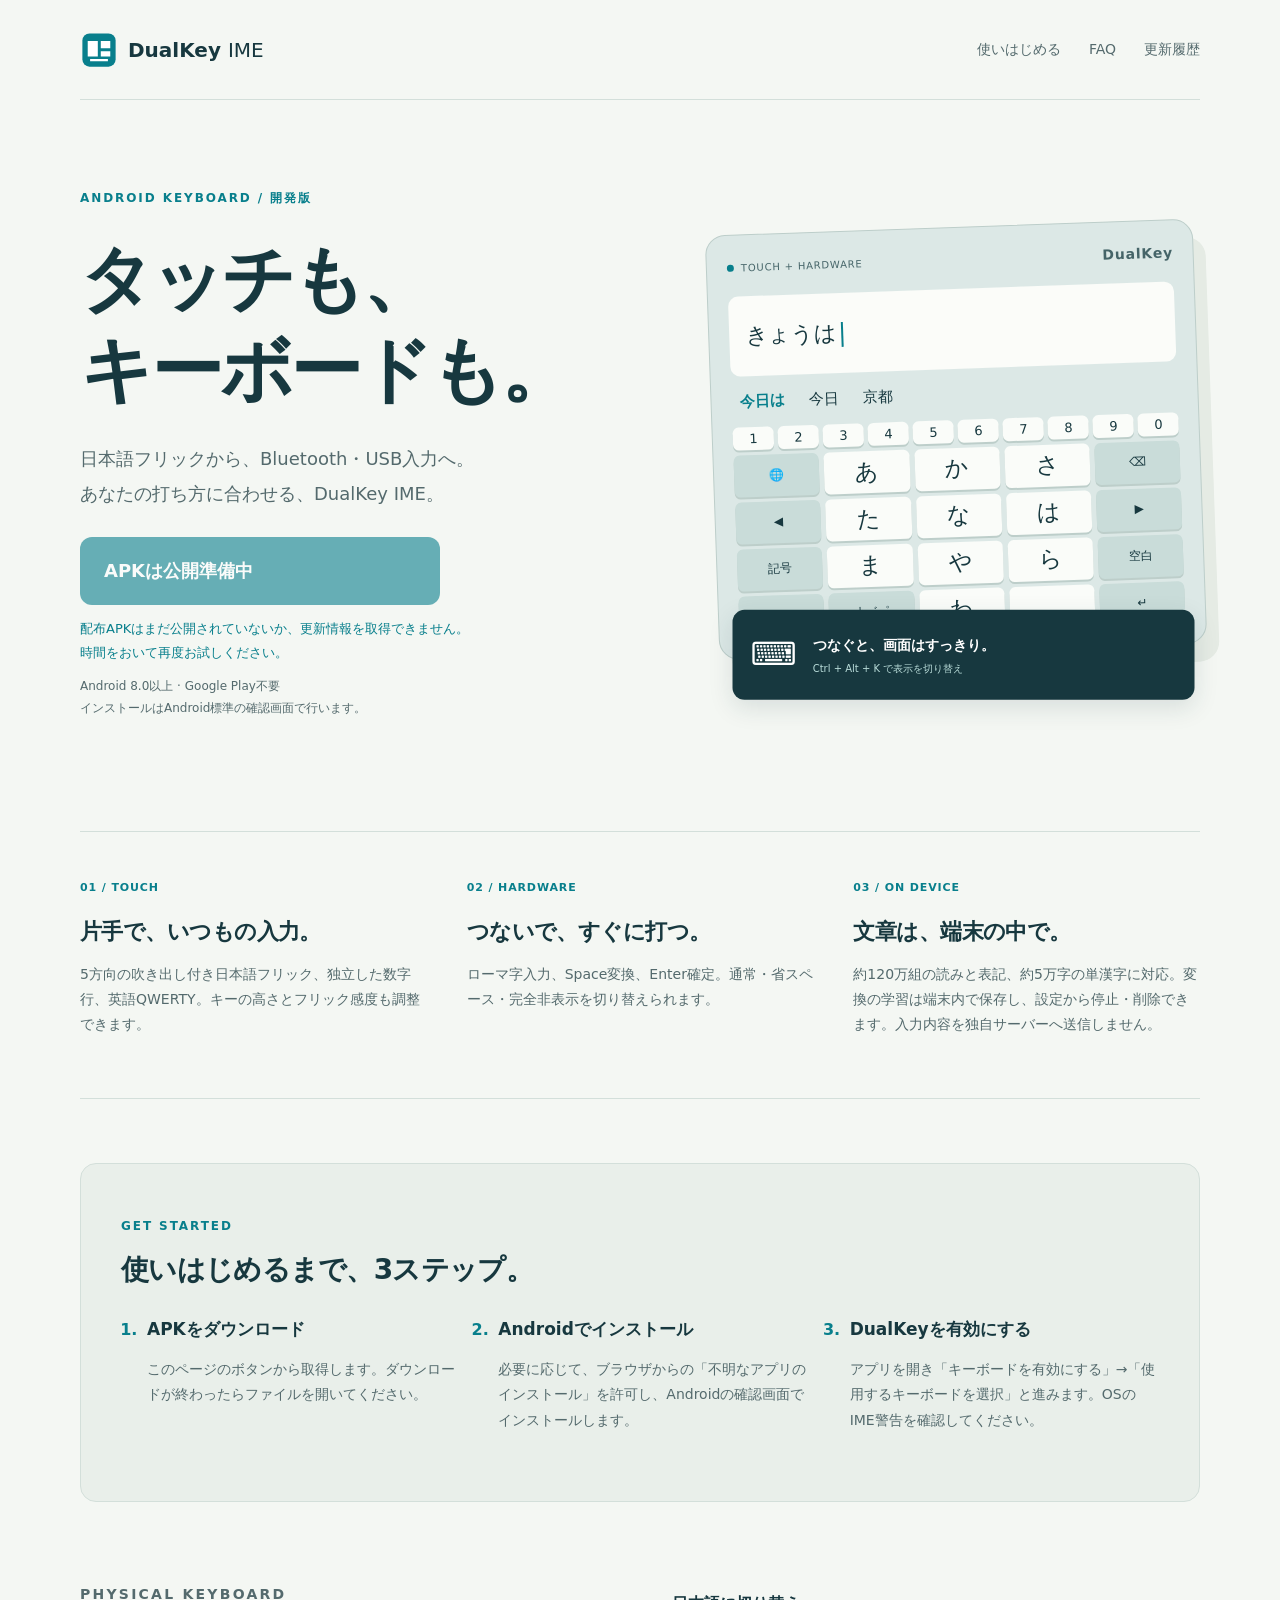
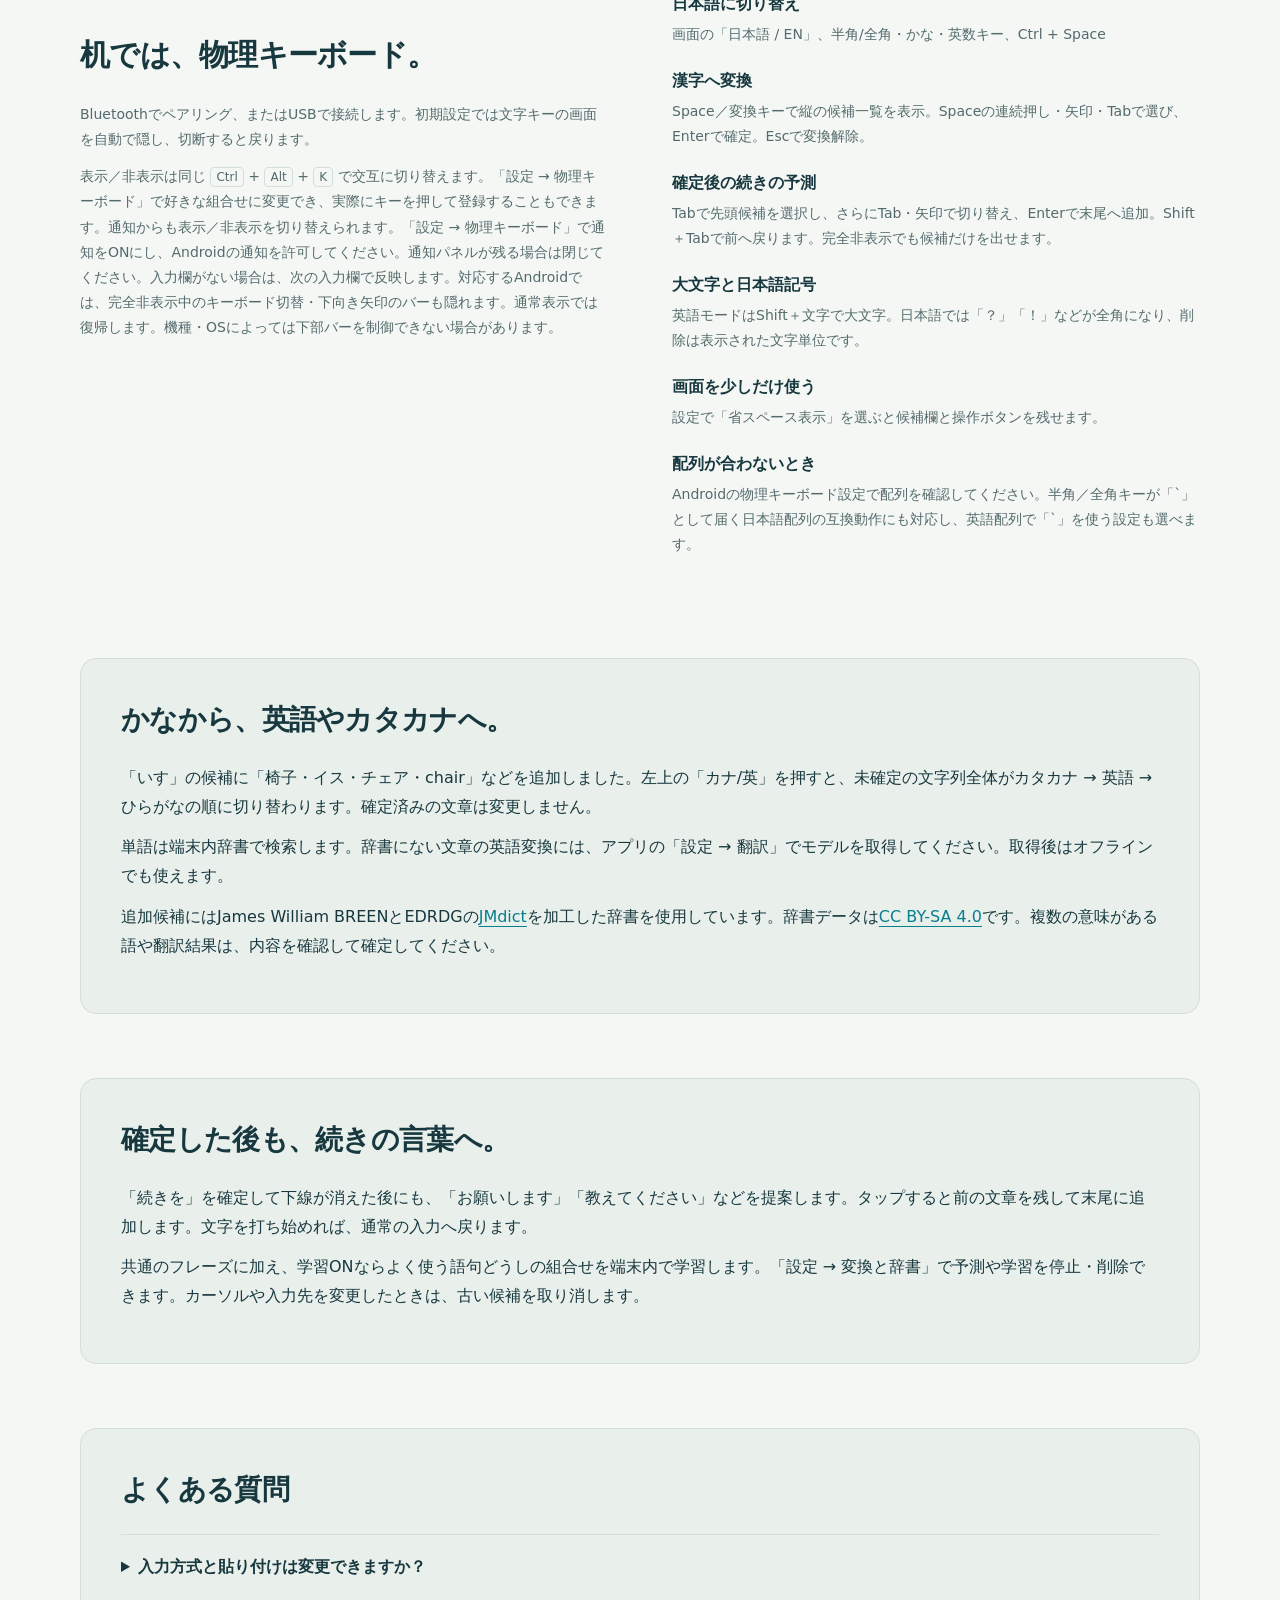
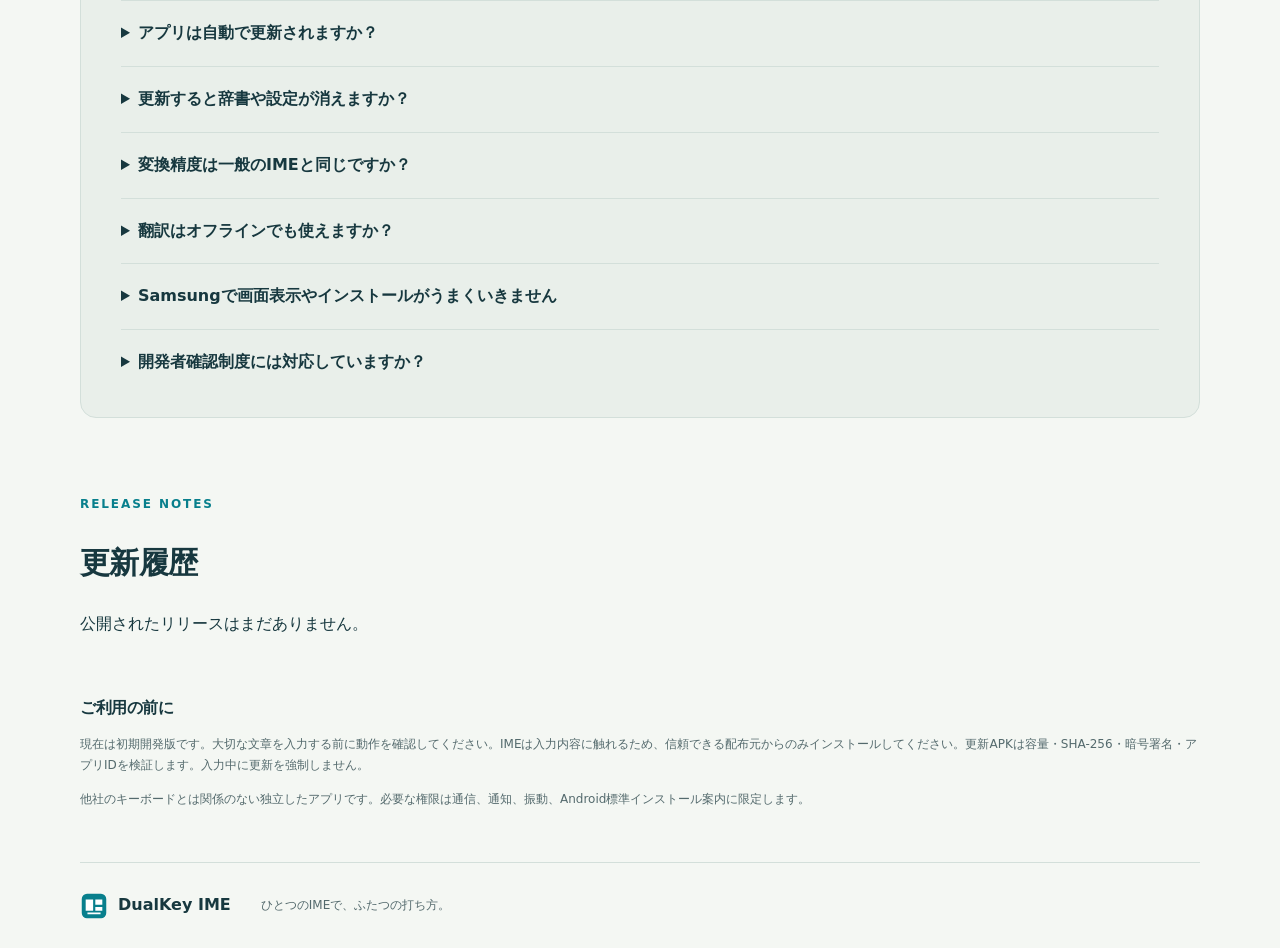
==== commit d4421133: "Improve candidate browsing, local prediction, input layouts and editing controls" ====
--- a/site/index.html
+++ b/site/index.html
@@ -29,7 +29,7 @@
 <section class="wrap guide"><div><p class="eyebrow">PHYSICAL KEYBOARD</p><h2>机では、物理キーボード。</h2><p>Bluetoothでペアリング、またはUSBで接続します。初期設定では文字キーの画面を自動で隠し、切断すると戻ります。</p><p>表示／非表示は同じ <kbd>Ctrl</kbd> + <kbd>Alt</kbd> + <kbd>K</kbd> で交互に切り替えます。「設定 → 物理キーボード」で好きな組合せに変更でき、実際にキーを押して登録することもできます。通知からも表示／非表示を切り替えられます。「設定 → 物理キーボード」で通知をONにし、Androidの通知を許可してください。通知パネルが残る場合は閉じてください。入力欄がない場合は、次の入力欄で反映します。対応するAndroidでは、完全非表示中のキーボード切替・下向き矢印のバーも隠れます。通常表示では復帰します。機種・OSによっては下部バーを制御できない場合があります。</p></div><dl><dt>日本語に切り替え</dt><dd>画面の「日本語 / EN」、半角/全角・かな・英数キー、Ctrl + Space</dd><dt>漢字へ変換</dt><dd>Space／変換キーで縦の候補一覧を表示。Spaceの連続押し・矢印・Tabで選び、Enterで確定。Escで変換解除。</dd><dt>確定後の続きの予測</dt><dd>Tabで先頭候補を選択し、さらにTab・矢印で切り替え、Enterで末尾へ追加。Shift＋Tabで前へ戻ります。完全非表示でも候補だけを出せます。</dd><dt>大文字と日本語記号</dt><dd>英語モードはShift＋文字で大文字。日本語では「？」「！」などが全角になり、削除は表示された文字単位です。</dd><dt>画面を少しだけ使う</dt><dd>設定で「省スペース表示」を選ぶと候補欄と操作ボタンを残せます。</dd><dt>配列が合わないとき</dt><dd>Androidの物理キーボード設定で配列を確認してください。半角／全角キーが「`」として届く日本語配列の互換動作にも対応し、英語配列で「`」を使う設定も選べます。</dd></dl></section>
 <section class="wrap panel"><h2>かなから、英語やカタカナへ。</h2><p>「いす」の候補に「椅子・イス・チェア・chair」などを追加しました。左上の「カナ/英」を押すと、未確定の文字列全体がカタカナ → 英語 → ひらがなの順に切り替わります。確定済みの文章は変更しません。</p><p>単語は端末内辞書で検索します。辞書にない文章の英語変換には、アプリの「設定 → 翻訳」でモデルを取得してください。取得後はオフラインでも使えます。</p><p>追加候補にはJames William BREENとEDRDGの<a href="https://www.edrdg.org/jmdict/j_jmdict.html">JMdict</a>を加工した辞書を使用しています。辞書データは<a href="https://creativecommons.org/licenses/by-sa/4.0/">CC BY-SA 4.0</a>です。複数の意味がある語や翻訳結果は、内容を確認して確定してください。</p></section>
 <section class="wrap panel"><h2>確定した後も、続きの言葉へ。</h2><p>「続きを」を確定して下線が消えた後にも、「お願いします」「教えてください」などを提案します。タップすると前の文章を残して末尾に追加します。文字を打ち始めれば、通常の入力へ戻ります。</p><p>共通のフレーズに加え、学習ONならよく使う語句どうしの組合せを端末内で学習します。「設定 → 変換と辞書」で予測や学習を停止・削除できます。カーソルや入力先を変更したときは、古い候補を取り消します。</p></section>
-<section class="wrap panel" id="faq"><h2>よくある質問</h2><details><summary>アプリは自動で更新されますか？</summary><p>0.1.3以降は起動時に新バージョンを案内します。「更新する」を押すとアプリ内で取得・検証し、Androidの確認画面へ進みます。下部の「更新」からも確認できます。定期確認と自動ダウンロードは設定に従い、最後のインストールはAndroidの許可・確認を行います。</p></details><details><summary>更新すると辞書や設定が消えますか？</summary><p>同じアプリIDと署名鍵で更新する場合、設定とユーザー辞書は保持されます。アンインストールすると消えるため、更新のために削除しないでください。</p></details><details><summary>変換精度は一般のIMEと同じですか？</summary><p>0.1.5では単漢字・異体字を拡充し、候補は最大1,000件まで検索できます。「一覧」から50件ずつ追加表示できます。日本語の学習がONなら、確定した語句の読み・表記・使用回数・最終使用時刻を端末内に保存し、よく使う候補を変換・予測の上位へ表示します。設定から停止・削除でき、パスワードや学習禁止の欄では保存・利用しません。長文・未知語の変換や端末フォントによる字形表示には制限があります。</p></details><details><summary>翻訳はオフラインでも使えますか？</summary><p>初回にWi-Fiで日本語モデル（約30MB）を取得した後は、端末内で日英相互翻訳を行います。Google ML Kitのモデル配布・診断通信が発生する場合があります。パスワード欄では翻訳と予測を無効にします。</p></details><details><summary>Samsungで画面表示やインストールがうまくいきません</summary><p>端末の「画面キーボードを表示」、ショートカット設定、Samsungのセキュリティ設定が影響する場合があります。端末の警告と管理者の設定に従ってください。このページは実機確認済みであることを保証しません。</p></details><details><summary>開発者確認制度には対応していますか？</summary><p>配布元の本人確認とアプリ登録は、Android Developer Consoleなどで別途必要になる場合があります。対象地域・配布方法・端末条件により異なります。<a href="https://developer.android.com/developer-verification/guides/faq">Android公式の最新情報</a>を確認してください。</p></details></section>
+<section class="wrap panel" id="faq"><h2>よくある質問</h2><details><summary>入力方式と貼り付けは変更できますか？</summary><p>「設定 → 入力とサイズ」で日英それぞれのフリック／QWERTYと、画面・物理Enterの動作を選べます。上部の貼り付けはタップで現在のコピー、長押しで履歴です。履歴保存は初期OFFで、ONの場合に入力中に取得できたコピーだけを端末内へ保存します。機密情報の完全な自動判別はできないため、秘密を扱う際はOFFを使ってください。</p></details><details><summary>アプリは自動で更新されますか？</summary><p>0.1.3以降は起動時に新バージョンを案内します。「更新する」を押すとアプリ内で取得・検証し、Androidの確認画面へ進みます。下部の「更新」からも確認できます。定期確認と自動ダウンロードは設定に従い、最後のインストールはAndroidの許可・確認を行います。</p></details><details><summary>更新すると辞書や設定が消えますか？</summary><p>同じアプリIDと署名鍵で更新する場合、設定とユーザー辞書は保持されます。アンインストールすると消えるため、更新のために削除しないでください。</p></details><details><summary>変換精度は一般のIMEと同じですか？</summary><p>0.1.5では単漢字・異体字を拡充し、候補一覧は追加ボタンなしで連続スクロールでき、表示部分だけを描画します。初回は最低64件で、背景検索の保護上限は10,000件です。日本語の学習がONなら、辞書で確認できる単語・語句へ分割して読み・表記・回数と単語の組合せを端末内へ保存し、よく使う候補を変換・予測の上位へ表示します。設定から停止・削除でき、パスワードや学習禁止の欄では保存・利用しません。長文・未知語の変換や端末フォントによる字形表示には制限があります。</p></details><details><summary>翻訳はオフラインでも使えますか？</summary><p>初回にWi-Fiで日本語モデル（約30MB）を取得した後は、端末内で日英相互翻訳を行います。Google ML Kitのモデル配布・診断通信が発生する場合があります。パスワード欄では翻訳と予測を無効にします。</p></details><details><summary>Samsungで画面表示やインストールがうまくいきません</summary><p>端末の「画面キーボードを表示」、ショートカット設定、Samsungのセキュリティ設定が影響する場合があります。端末の警告と管理者の設定に従ってください。このページは実機確認済みであることを保証しません。</p></details><details><summary>開発者確認制度には対応していますか？</summary><p>配布元の本人確認とアプリ登録は、Android Developer Consoleなどで別途必要になる場合があります。対象地域・配布方法・端末条件により異なります。<a href="https://developer.android.com/developer-verification/guides/faq">Android公式の最新情報</a>を確認してください。</p></details></section>
 <section class="wrap history" id="history"><p class="eyebrow">RELEASE NOTES</p><h2>更新履歴</h2><div id="history-list"><p>公開されたリリースはまだありません。</p></div><p class="hash" id="hash"></p></section>
 <section class="wrap notice"><h2>ご利用の前に</h2><p>現在は初期開発版です。大切な文章を入力する前に動作を確認してください。IMEは入力内容に触れるため、信頼できる配布元からのみインストールしてください。更新APKは容量・SHA-256・暗号署名・アプリIDを検証します。入力中に更新を強制しません。</p><p>他社のキーボードとは関係のない独立したアプリです。必要な権限は通信、通知、振動、Android標準インストール案内に限定します。</p></section>
 </main>
